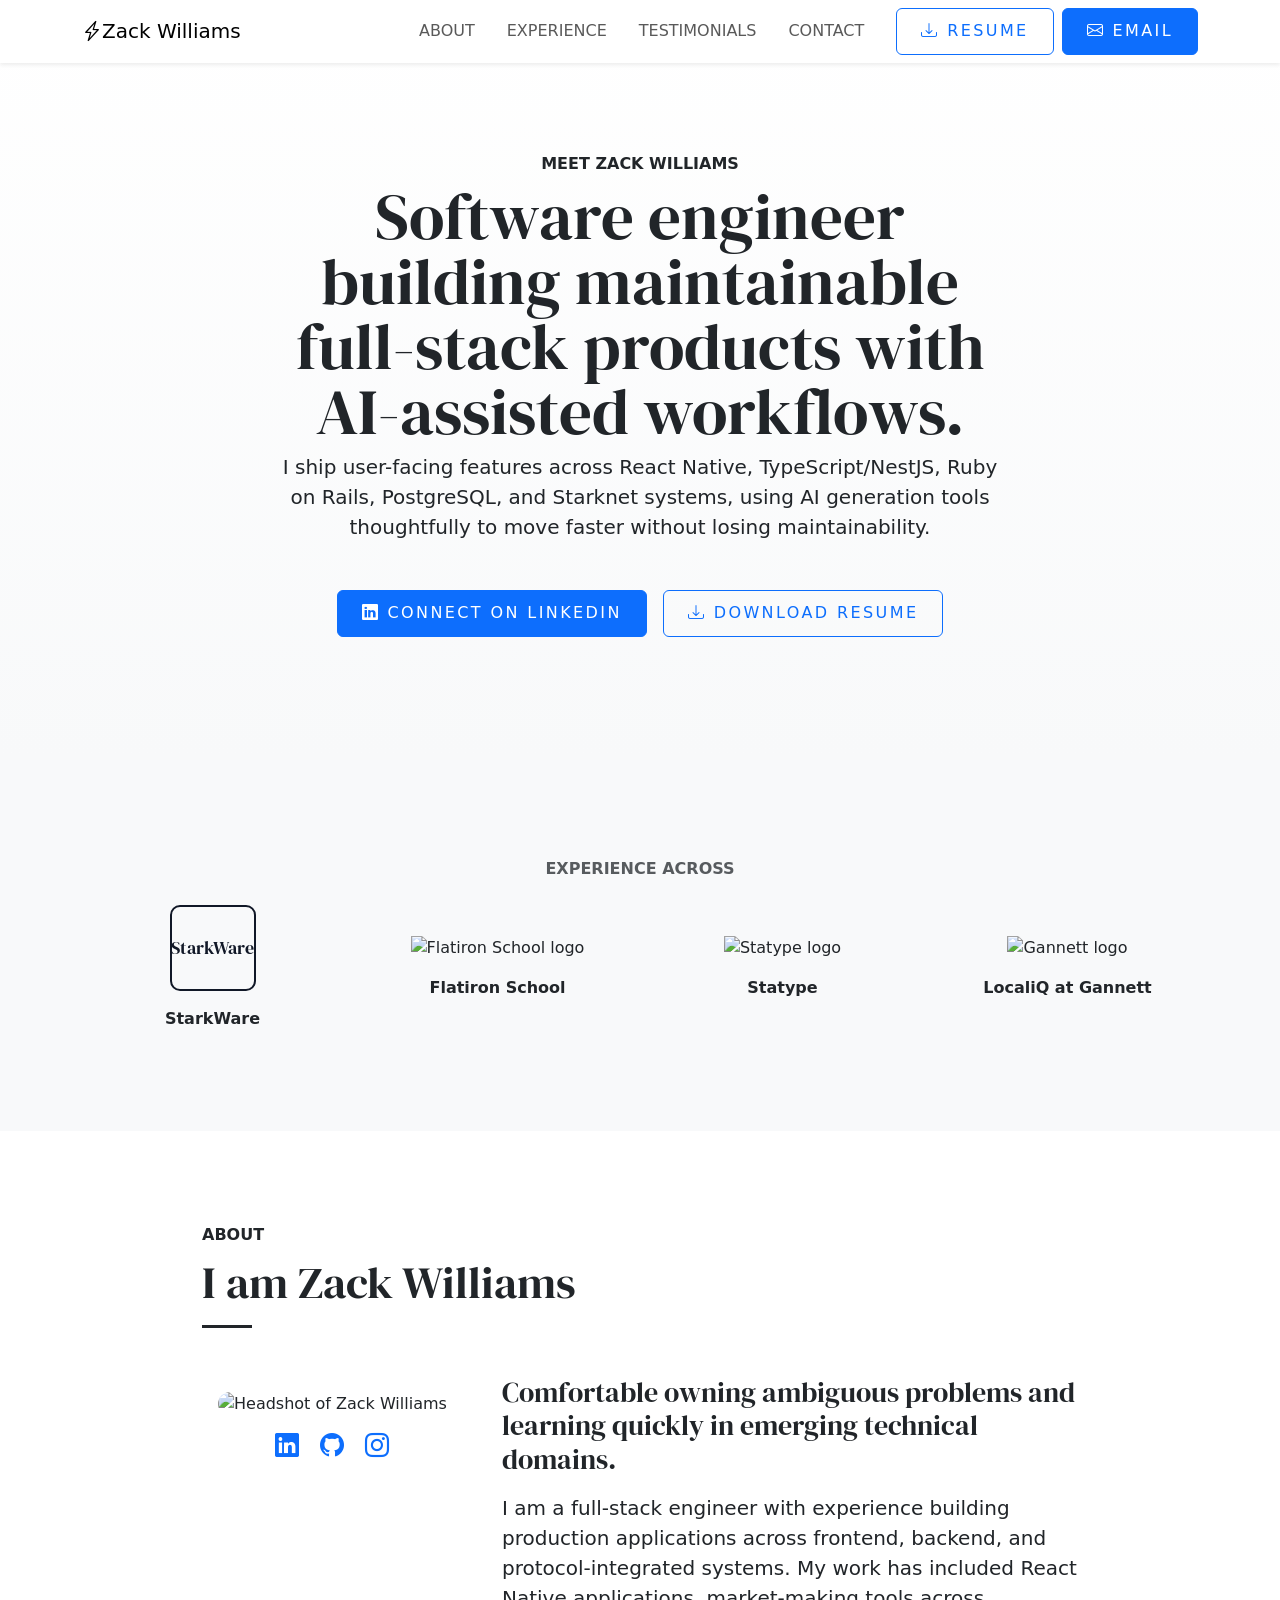
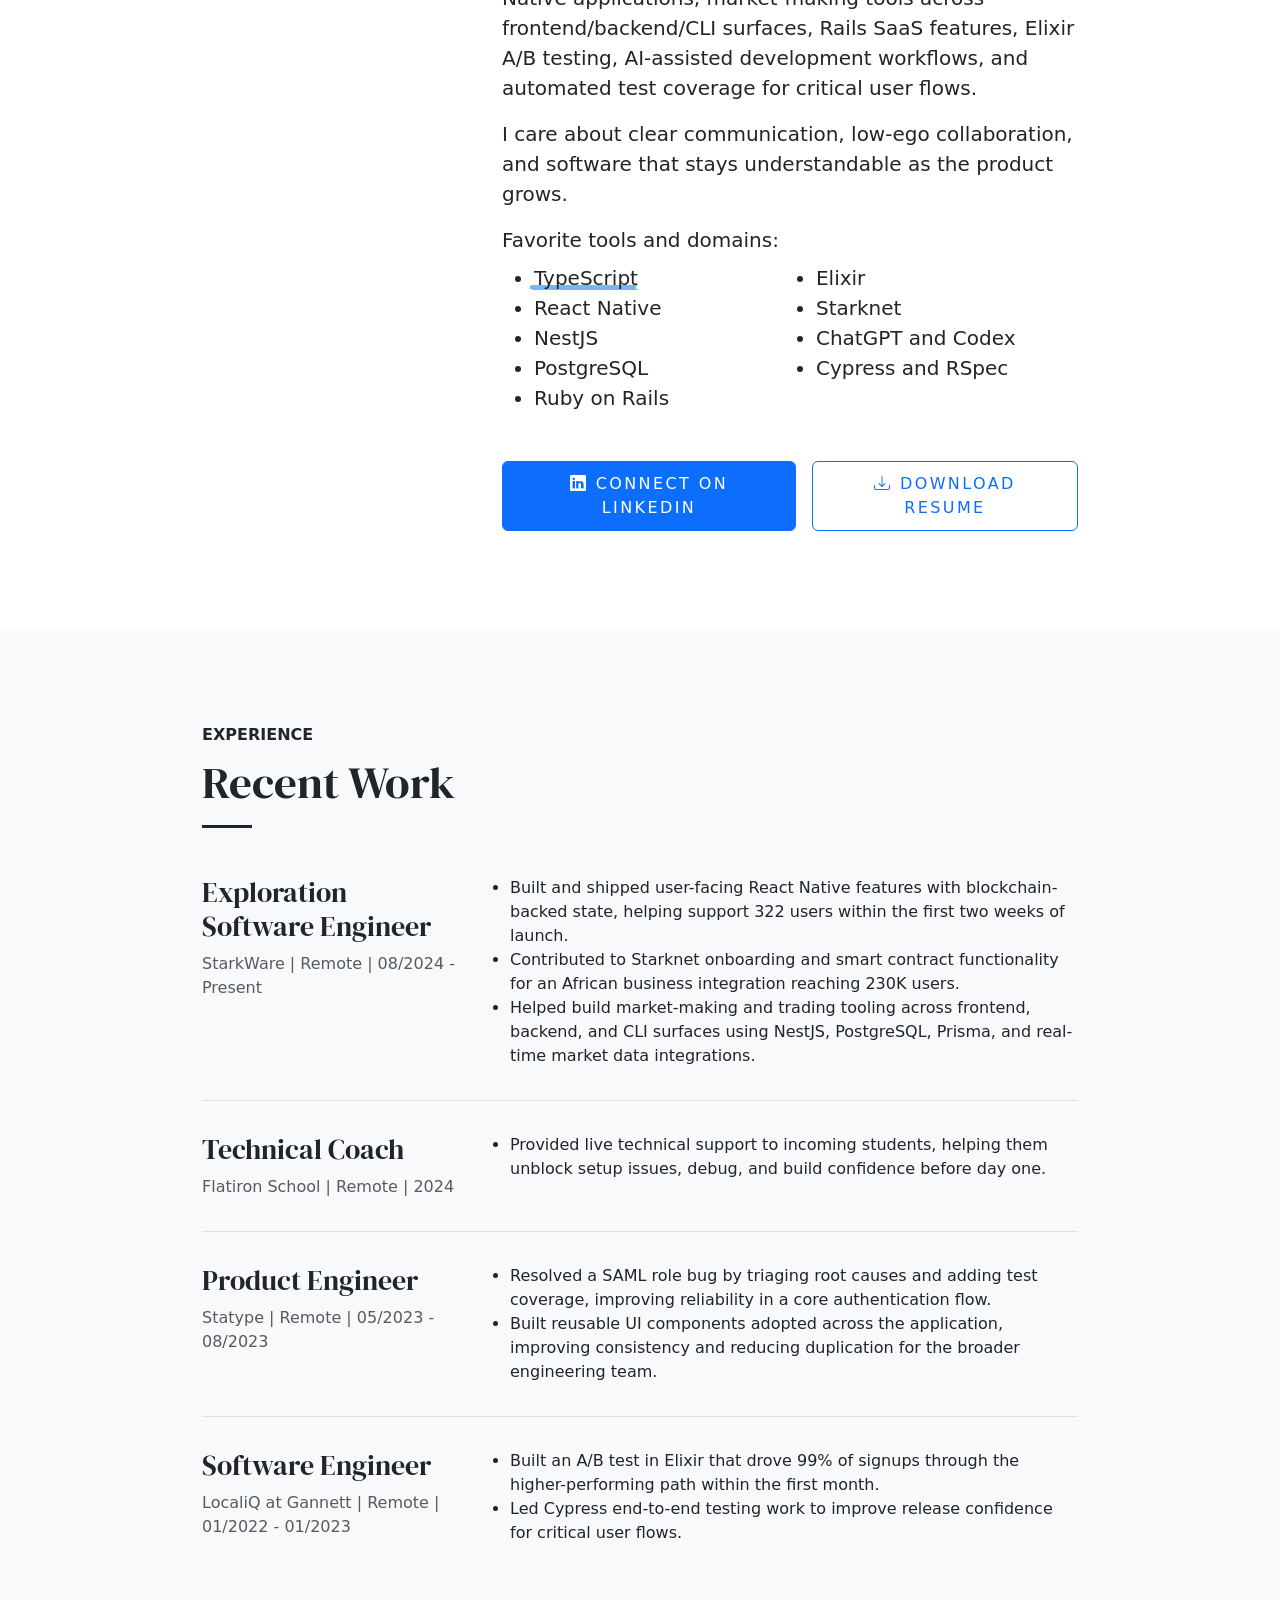
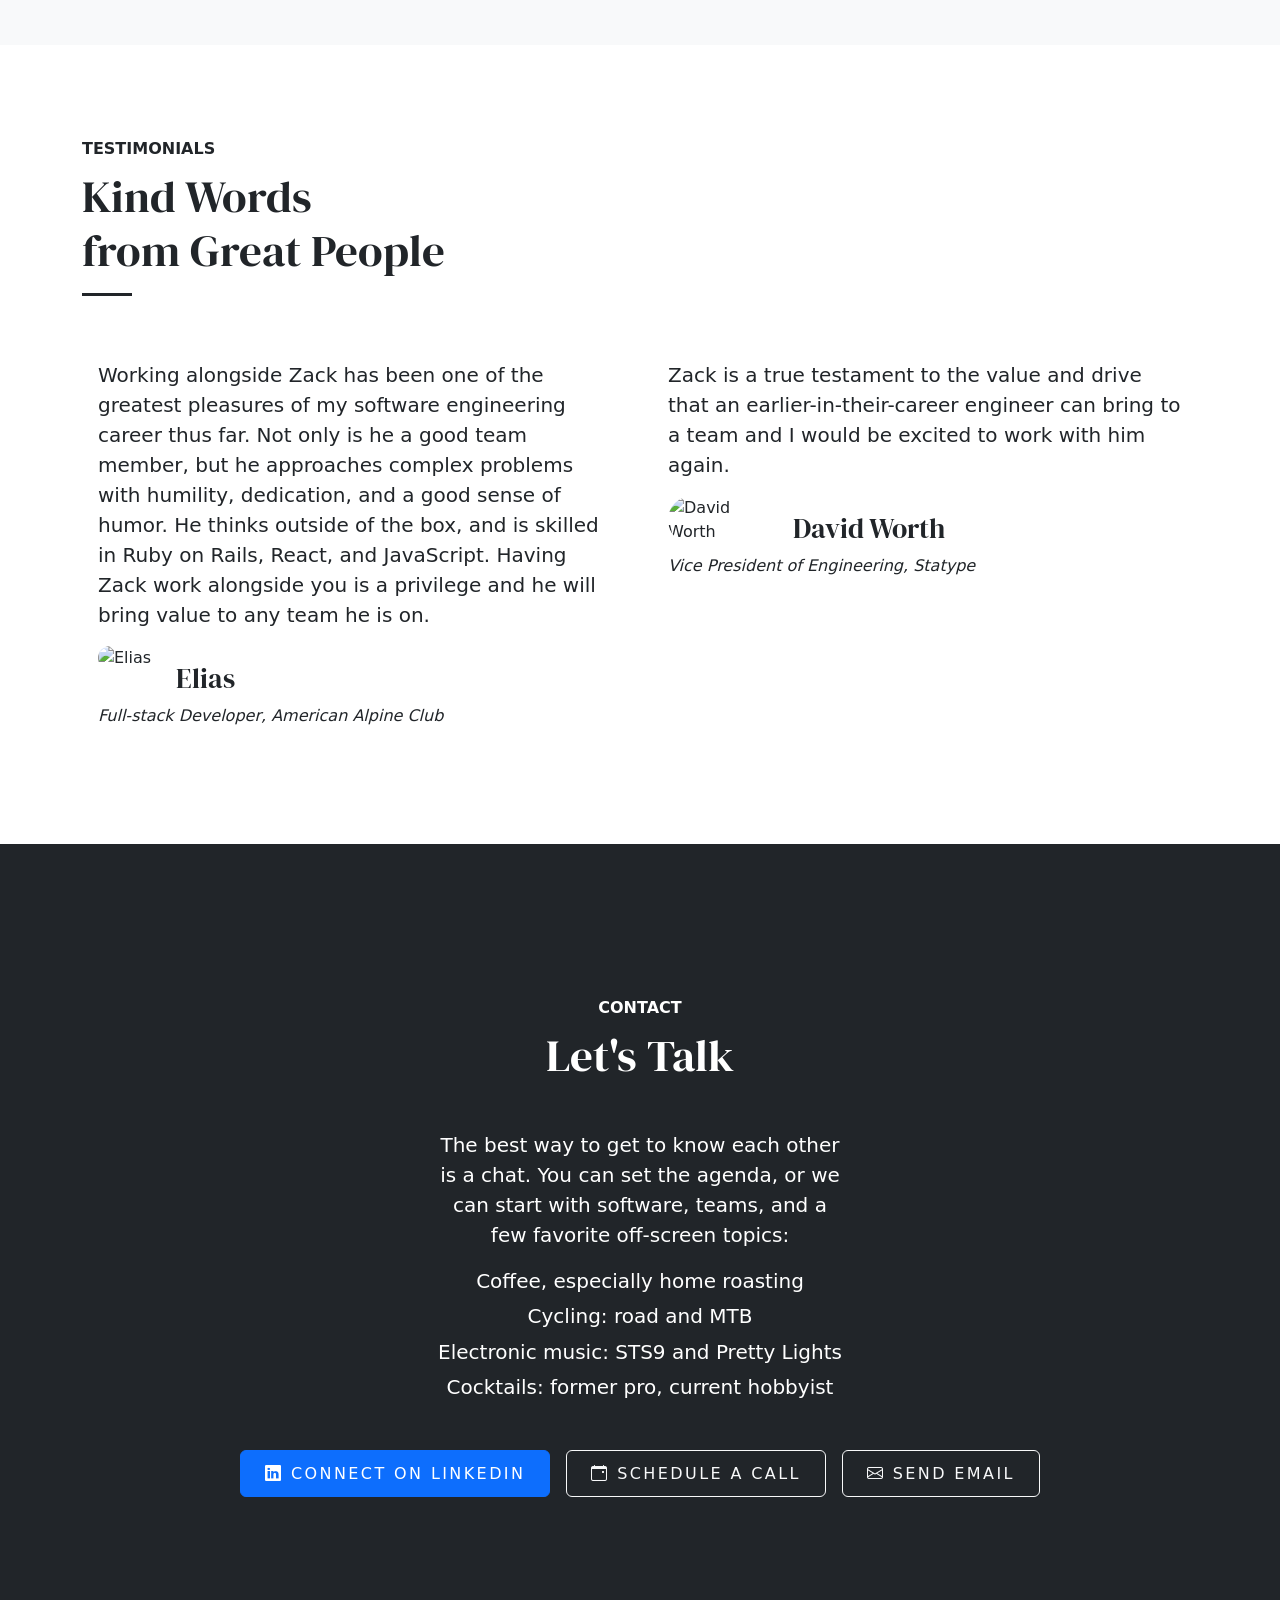
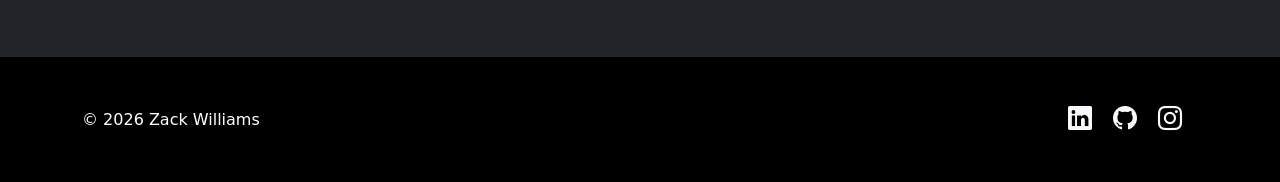
==== index.html @ 281d079f "Refresh portfolio for Asheville and AI-assisted workflows" ====
<!DOCTYPE html>
<html lang="en">
<head>
  <meta charset="utf-8">
  <meta name="viewport" content="width=device-width, initial-scale=1">
  <meta name="description" content="Zack Williams is a full-stack software engineer building React Native, TypeScript/NestJS, Ruby on Rails, PostgreSQL, Starknet, and AI-assisted development workflows.">
  <title>Zack Williams | Software Engineer</title>

  <link href="https://cdn.jsdelivr.net/npm/bootstrap@5.3.8/dist/css/bootstrap.min.css" rel="stylesheet" integrity="sha384-sRIl4kxILFvY47J16cr9ZwB07vP4J8+LH7qKQnuqkuIAvNWLzeN8tE5YBujZqJLB" crossorigin="anonymous">
  <link rel="stylesheet" href="https://cdn.jsdelivr.net/npm/bootstrap-icons@1.13.1/font/bootstrap-icons.min.css">
  <link href="style.css" rel="stylesheet">

  <script src="https://cdn.jsdelivr.net/npm/bootstrap@5.3.8/dist/js/bootstrap.bundle.min.js" integrity="sha384-FKyoEForCGlyvwx9Hj09JcYn3nv7wiPVlz7YYwJrWVcXK/BmnVDxM+D2scQbITxI" crossorigin="anonymous"></script>
</head>
<body>
  <nav class="navbar navbar-expand-lg bg-white navbar-light fixed-top shadow-sm">
    <div class="container">
      <a class="navbar-brand" href="#top"><i class="bi-lightning-charge"></i>Zack Williams</a>

      <button class="navbar-toggler" type="button" data-bs-toggle="collapse" data-bs-target="#navbarSupportedContent" aria-controls="navbarSupportedContent" aria-expanded="false" aria-label="Toggle navigation">
        <span class="navbar-toggler-icon"></span>
      </button>

      <div class="collapse navbar-collapse" id="navbarSupportedContent">
        <ul class="navbar-nav ms-auto mb-2 mb-lg-0 me-3">
          <li class="nav-item">
            <a class="nav-link" href="#about">About</a>
          </li>
          <li class="nav-item">
            <a class="nav-link" href="#experience">Experience</a>
          </li>
          <li class="nav-item">
            <a class="nav-link" href="#testimonials">Testimonials</a>
          </li>
          <li class="nav-item">
            <a class="nav-link" href="#contact">Contact</a>
          </li>
        </ul>

        <div class="d-flex gap-2 flex-column flex-lg-row">
          <a href="./ZackWilliamsResume2026.pdf" class="btn btn-outline-primary"><i class="bi-download"></i> Resume</a>
          <a href="mailto:zackwilldev@gmail.com" class="btn btn-primary"><i class="bi-envelope"></i> Email</a>
        </div>
      </div>
    </div>
  </nav>

  <main id="top">
    <header class="text-center p-section hero">
      <div class="container">
        <div class="row justify-content-center">
          <div class="col-lg-10 col-xl-8">
            <sup>Meet Zack Williams</sup>
            <h1>Software engineer building <span class="marker-highlight">maintainable</span> full-stack products with AI-assisted workflows.</h1>
            <p class="lead mb-5">I ship user-facing features across React Native, TypeScript/NestJS, Ruby on Rails, PostgreSQL, and Starknet systems, using AI generation tools thoughtfully to move faster without losing maintainability.</p>

            <div class="d-flex justify-content-center gap-3 flex-column flex-sm-row">
              <a target="_blank" rel="noopener" href="https://www.linkedin.com/in/zackwilldev/" class="btn btn-primary"><i class="bi-linkedin"></i> Connect on LinkedIn</a>
              <a href="./ZackWilliamsResume2026.pdf" class="btn btn-outline-primary"><i class="bi-download"></i> Download Resume</a>
            </div>
          </div>
        </div>
      </div>
    </header>

    <section id="company" class="p-section bg-light">
      <div class="container text-center">
        <label class="sup mb-4 text-muted">Experience Across</label>

        <div class="row justify-content-center align-items-center g-4 company-grid">
          <div class="col-6 col-md-3">
            <div class="company-mark company-mark-text">StarkWare</div>
            <p>StarkWare</p>
          </div>
          <div class="col-6 col-md-3">
            <img src="img/flatiron-logo.jpeg" alt="Flatiron School logo" class="company-logo">
            <p>Flatiron School</p>
          </div>
          <div class="col-6 col-md-3">
            <img src="img/statype-logo.jpeg" alt="Statype logo" class="company-logo">
            <p>Statype</p>
          </div>
          <div class="col-6 col-md-3">
            <img src="img/gannett_logo.jpeg" alt="Gannett logo" class="company-logo">
            <p>LocaliQ at Gannett</p>
          </div>
        </div>
      </div>
    </section>

    <section id="about" class="p-section">
      <div class="container container-lg">
        <sup>About</sup>
        <h2 class="mb-5 underline">I am Zack Williams</h2>

        <div class="row flex-row g-4">
          <div class="col-sm-4">
            <div class="p-3 sticky-sm-top profile-card">
              <img src="img/headshot.png" alt="Headshot of Zack Williams" class="circle mb-3">

              <ul class="list-inline mb-0 text-center">
                <li class="list-inline-item h4 mb-0 me-3">
                  <a href="https://www.linkedin.com/in/zackwilldev/" target="_blank" rel="noopener" aria-label="Zack Williams on LinkedIn">
                    <i class="bi-linkedin"></i>
                  </a>
                </li>
                <li class="list-inline-item h4 mb-0 me-3">
                  <a href="https://github.com/zackattax" target="_blank" rel="noopener" aria-label="Zack Williams on GitHub">
                    <i class="bi-github"></i>
                  </a>
                </li>
                <li class="list-inline-item h4 mb-0 me-3">
                  <a href="https://www.instagram.com/z_attax/" target="_blank" rel="noopener" aria-label="Zack Williams on Instagram">
                    <i class="bi-instagram"></i>
                  </a>
                </li>
              </ul>
            </div>
          </div>
          <div class="col-sm-8">
            <blockquote>Comfortable owning ambiguous problems and learning quickly in emerging technical domains.</blockquote>

            <p class="lead">I am a full-stack engineer with experience building production applications across frontend, backend, and protocol-integrated systems. My work has included React Native applications, market-making tools across frontend/backend/CLI surfaces, Rails SaaS features, Elixir A/B testing, AI-assisted development workflows, and automated test coverage for critical user flows.</p>
            <p class="lead">I care about clear communication, low-ego collaboration, and software that stays understandable as the product grows.</p>

            <p class="lead mb-2">Favorite tools and domains:</p>

            <ul class="lead tool-list">
              <li><span class="marker-highlight">TypeScript</span></li>
              <li>React Native</li>
              <li>NestJS</li>
              <li>PostgreSQL</li>
              <li>Ruby on Rails</li>
              <li>Elixir</li>
              <li>Starknet</li>
              <li>ChatGPT and Codex</li>
              <li>Cypress and RSpec</li>
            </ul>

            <div class="mt-5 d-flex gap-3 flex-column flex-sm-row">
              <a target="_blank" rel="noopener" href="https://www.linkedin.com/in/zackwilldev/" class="btn btn-primary"><i class="bi-linkedin"></i> Connect on LinkedIn</a>
              <a href="./ZackWilliamsResume2026.pdf" class="btn btn-outline-primary"><i class="bi-download"></i> Download Resume</a>
            </div>
          </div>
        </div>
      </div>
    </section>

    <section id="experience" class="p-section bg-light">
      <div class="container container-lg">
        <sup>Experience</sup>
        <h2 class="mb-5 underline">Recent Work</h2>

        <div class="experience-list">
          <article class="experience-item">
            <div>
              <h3>Exploration Software Engineer</h3>
              <p class="text-muted mb-0">StarkWare | Remote | 08/2024 - Present</p>
            </div>
            <ul>
              <li>Built and shipped user-facing React Native features with blockchain-backed state, helping support 322 users within the first two weeks of launch.</li>
              <li>Contributed to Starknet onboarding and smart contract functionality for an African business integration reaching 230K users.</li>
              <li>Helped build market-making and trading tooling across frontend, backend, and CLI surfaces using NestJS, PostgreSQL, Prisma, and real-time market data integrations.</li>
            </ul>
          </article>

          <article class="experience-item">
            <div>
              <h3>Technical Coach</h3>
              <p class="text-muted mb-0">Flatiron School | Remote | 2024</p>
            </div>
            <ul>
              <li>Provided live technical support to incoming students, helping them unblock setup issues, debug, and build confidence before day one.</li>
            </ul>
          </article>

          <article class="experience-item">
            <div>
              <h3>Product Engineer</h3>
              <p class="text-muted mb-0">Statype | Remote | 05/2023 - 08/2023</p>
            </div>
            <ul>
              <li>Resolved a SAML role bug by triaging root causes and adding test coverage, improving reliability in a core authentication flow.</li>
              <li>Built reusable UI components adopted across the application, improving consistency and reducing duplication for the broader engineering team.</li>
            </ul>
          </article>

          <article class="experience-item">
            <div>
              <h3>Software Engineer</h3>
              <p class="text-muted mb-0">LocaliQ at Gannett | Remote | 01/2022 - 01/2023</p>
            </div>
            <ul>
              <li>Built an A/B test in Elixir that drove 99% of signups through the higher-performing path within the first month.</li>
              <li>Led Cypress end-to-end testing work to improve release confidence for critical user flows.</li>
            </ul>
          </article>
        </div>
      </div>
    </section>

    <section id="testimonials" class="p-section">
      <div class="container">
        <sup>Testimonials</sup>
        <h2 class="mb-5 underline">Kind Words<br>from Great People</h2>

        <div class="row g-4">
          <div class="col-md-6">
            <div class="p-3 testimonial-card">
              <p class="lead">Working alongside Zack has been one of the greatest pleasures of my software engineering career thus far. Not only is he a good team member, but he approaches complex problems with humility, dedication, and a good sense of humor. He thinks outside of the box, and is skilled in Ruby on Rails, React, and JavaScript. Having Zack work alongside you is a privilege and he will bring value to any team he is on.</p>
              <div>
                <img src="img/testimonial-elias.jpeg" alt="Elias" class="circle testimonial-image">
                <h3 class="pt-3">Elias</h3>
                <em>Full-stack Developer, American Alpine Club</em>
              </div>
            </div>
          </div>

          <div class="col-md-6">
            <div class="p-3 testimonial-card">
              <p class="lead">Zack is a true testament to the value and drive that an earlier-in-their-career engineer can bring to a team and I would be excited to work with him again.</p>
              <div>
                <img src="img/dave-worth.jpeg" alt="David Worth" class="circle testimonial-image">
                <h3 class="pt-3">David Worth</h3>
                <em>Vice President of Engineering, Statype</em>
              </div>
            </div>
          </div>
        </div>
      </div>
    </section>

    <section id="contact" class="p-section-lg bg-dark text-white">
      <div class="container container-lg text-center">
        <sup>Contact</sup>
        <h2 class="mb-5">Let's Talk</h2>

        <p class="w-sm ms-auto me-auto lead">The best way to get to know each other is a chat. You can set the agenda, or we can start with software, teams, and a few favorite off-screen topics:</p>

        <ul class="list-unstyled lead contact-list">
          <li>Coffee, especially home roasting</li>
          <li>Cycling: road and MTB</li>
          <li>Electronic music: STS9 and Pretty Lights</li>
          <li>Cocktails: former pro, current hobbyist</li>
        </ul>

        <div class="mt-5 d-flex justify-content-center gap-3 flex-column flex-sm-row">
          <a target="_blank" rel="noopener" href="https://www.linkedin.com/in/zackwilldev/" class="btn btn-primary"><i class="bi-linkedin"></i> Connect on LinkedIn</a>
          <a target="_blank" rel="noopener" href="https://calendly.com/zackwilldev/15-min" class="btn btn-outline-light"><i class="bi-calendar-event"></i> Schedule a Call</a>
          <a href="mailto:zackwilldev@gmail.com" class="btn btn-outline-light"><i class="bi-envelope"></i> Send Email</a>
        </div>
      </div>
    </section>
  </main>

  <footer class="bg-black p-5 text-white">
    <div class="container">
      <div class="row align-items-center g-3">
        <div class="col-sm-6">
          <p class="mb-0">&copy; 2026 Zack Williams</p>
        </div>
        <div class="col-sm-6">
          <ul class="list-inline float-sm-end mb-0">
            <li class="list-inline-item h4 mb-0 me-3">
              <a href="https://www.linkedin.com/in/zackwilldev/" target="_blank" rel="noopener" class="text-light" aria-label="Zack Williams on LinkedIn">
                <i class="bi-linkedin"></i>
              </a>
            </li>
            <li class="list-inline-item h4 mb-0 me-3">
              <a href="https://github.com/zackattax" target="_blank" rel="noopener" class="text-light" aria-label="Zack Williams on GitHub">
                <i class="bi-github"></i>
              </a>
            </li>
            <li class="list-inline-item h4 mb-0 me-3">
              <a href="https://www.instagram.com/z_attax/" target="_blank" rel="noopener" class="text-light" aria-label="Zack Williams on Instagram">
                <i class="bi-instagram"></i>
              </a>
            </li>
          </ul>
        </div>
      </div>
    </div>
  </footer>

  <svg xmlns="http://www.w3.org/2000/svg" version="1.1" class="svg-filters" style="display:none;">
    <defs>
      <filter id="marker-shape">
        <feTurbulence type="fractalNoise" baseFrequency="0 0.15" numOctaves="1" result="warp" />
        <feDisplacementMap xChannelSelector="R" yChannelSelector="G" scale="30" in="SourceGraphic" in2="warp" />
      </filter>
    </defs>
  </svg>
</body>
</html>
---- style.css ----
@import url('https://fonts.googleapis.com/css2?family=DM+Serif+Display:ital@0;1&display=swap');

h1, .h1,
h2, .h2,
h3, .h3,
h4, .h4,
blockquote {
  font-family: 'DM Serif Display', serif;
}

h1, .h1 {
  font-size: 65px;
  line-height: 1;
}

h2, .h2 {
  font-size: 45px;
}

img {
  max-width: 100%;
}

blockquote {
  font-size: 28px;
  line-height: 1.2;
}

sup, .sup {
  text-transform: uppercase;
  font-weight: 600;
  font-size: 16px;
}

.underline::after {
  content: ' ';
  border-bottom: 3px solid;
  position: relative;
  display: block;
  width: 50px;
  padding-top: 1rem;
}

.toast {
  bottom: 1rem;
  right: 1rem;
}

.underline.text-center::after {
  margin-left: auto;
  margin-right: auto;
}

.section-inverse {
  margin-top: 180px;
  padding: 1px 0px;
}

.section-inverse > div {
  margin-top: -180px;
}

.card-footer {
  background-color: white;
  padding: 1rem 1rem;
}

.background-image {
  background-position: center center;
  background-size: cover;
}

.navbar-light .navbar-nav .nav-link {
  text-transform: uppercase;
  padding-right: 1rem;
  padding-left: 1rem;
}

.circle {
  border-radius: 500px;
}

header.p-section {
  padding: 160px 0px 120px;
}

.hero {
  background: linear-gradient(180deg, #ffffff 0%, #f8f9fa 100%);
}

.p-section {
  padding: 100px 0px;
}

.p-section-lg {
  padding: 160px 0px;
}

.container-lg {
  max-width: 900px;
}

.w-md {
  max-width: 600px;
}

.w-sm {
  max-width: 400px;
}

.btn {
  letter-spacing: .15em;
  text-transform: uppercase;
  padding: .65rem 1.5rem;
}

.btn-group-lg>.btn, .btn-lg {
  padding: .75rem 2rem;
}

.btn-group-sm>.btn, .btn-sm {
  padding: .30rem .75rem;
}

.testimonial-item {
  max-width: 800px;
  padding: 40px;
}

.testimonial-item:nth-child(even) {
  margin-left: auto;
}

.testimonial-image {
  max-width: 100px;
  float: left;
  margin-right: 25px;
}

.company-grid p {
  font-weight: 600;
  margin: 1rem 0 0;
}

.company-logo,
.company-mark {
  height: 86px;
  width: 86px;
  object-fit: contain;
}

.company-mark {
  align-items: center;
  border: 2px solid #111827;
  border-radius: 10px;
  display: inline-flex;
  justify-content: center;
}

.company-mark-text {
  color: #111827;
  font-family: 'DM Serif Display', serif;
  font-size: 18px;
}

.profile-card {
  top: 85px;
}

.tool-list {
  columns: 2;
}

.experience-list {
  display: grid;
  gap: 2rem;
}

.experience-item {
  border-bottom: 1px solid #dee2e6;
  display: grid;
  gap: 1rem;
  grid-template-columns: minmax(180px, 260px) 1fr;
  padding-bottom: 2rem;
}

.experience-item:last-child {
  border-bottom: 0;
  padding-bottom: 0;
}

.experience-item ul {
  margin-bottom: 0;
}

.testimonial-card {
  height: 100%;
}

.contact-list li + li {
  margin-top: .35rem;
}

.marker-highlight {
  position: relative;
  display: inline-block;
}

.marker-highlight:before {
  content: "";
  background-color: #0b6efd87;
  width: 102%;
  height: 0.2em;
  position: absolute;
  z-index: -2;
  filter: url(#marker-shape);
  left: -0.05em;
  padding: 0 0.25em;
  bottom: 0.2em;
}

@media (max-width: 767px) {
  h1, .h1 {
    font-size: 42px;
  }

  h2, .h2 {
    font-size: 34px;
  }

  header.p-section {
    padding: 130px 0px 80px;
  }

  .p-section,
  .p-section-lg {
    padding: 70px 0px;
  }

  .tool-list {
    columns: 1;
  }

  .experience-item {
    grid-template-columns: 1fr;
  }

  .testimonial-image {
    float: none;
    margin-bottom: 1rem;
  }
}
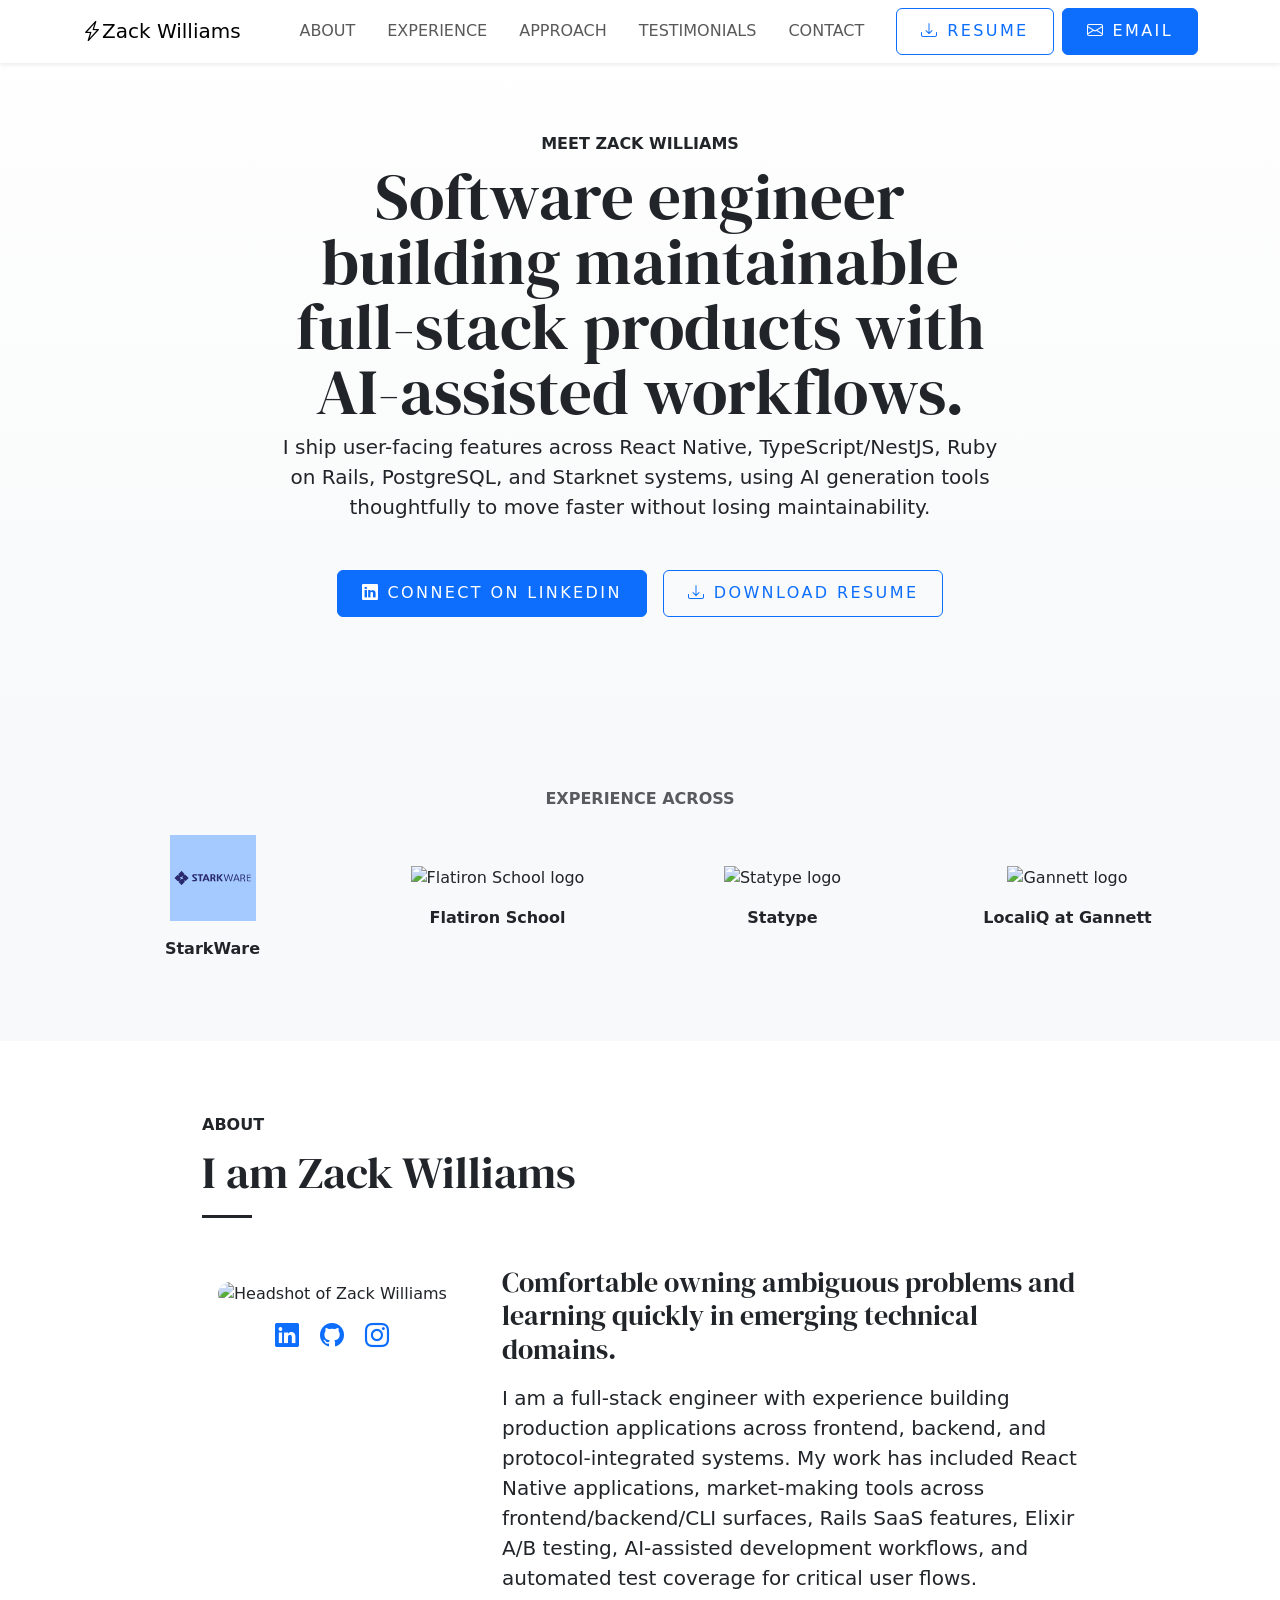
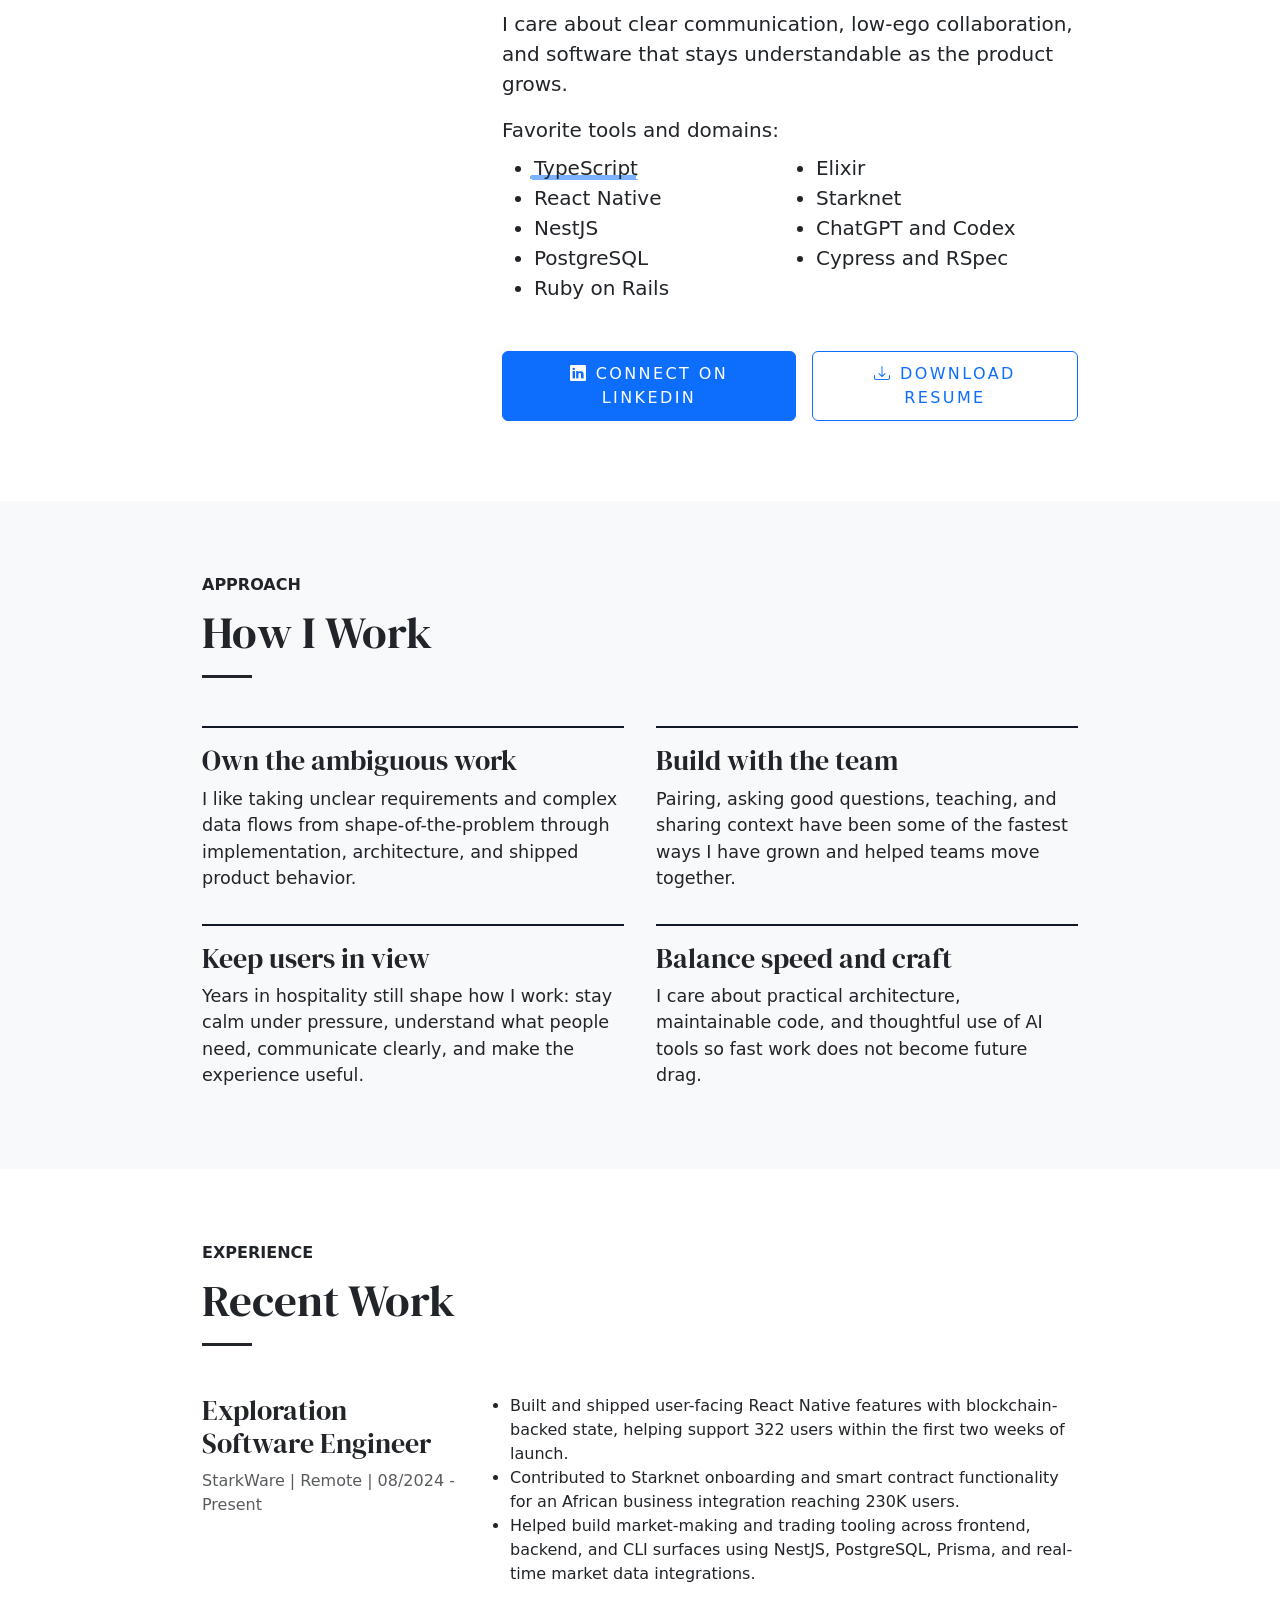
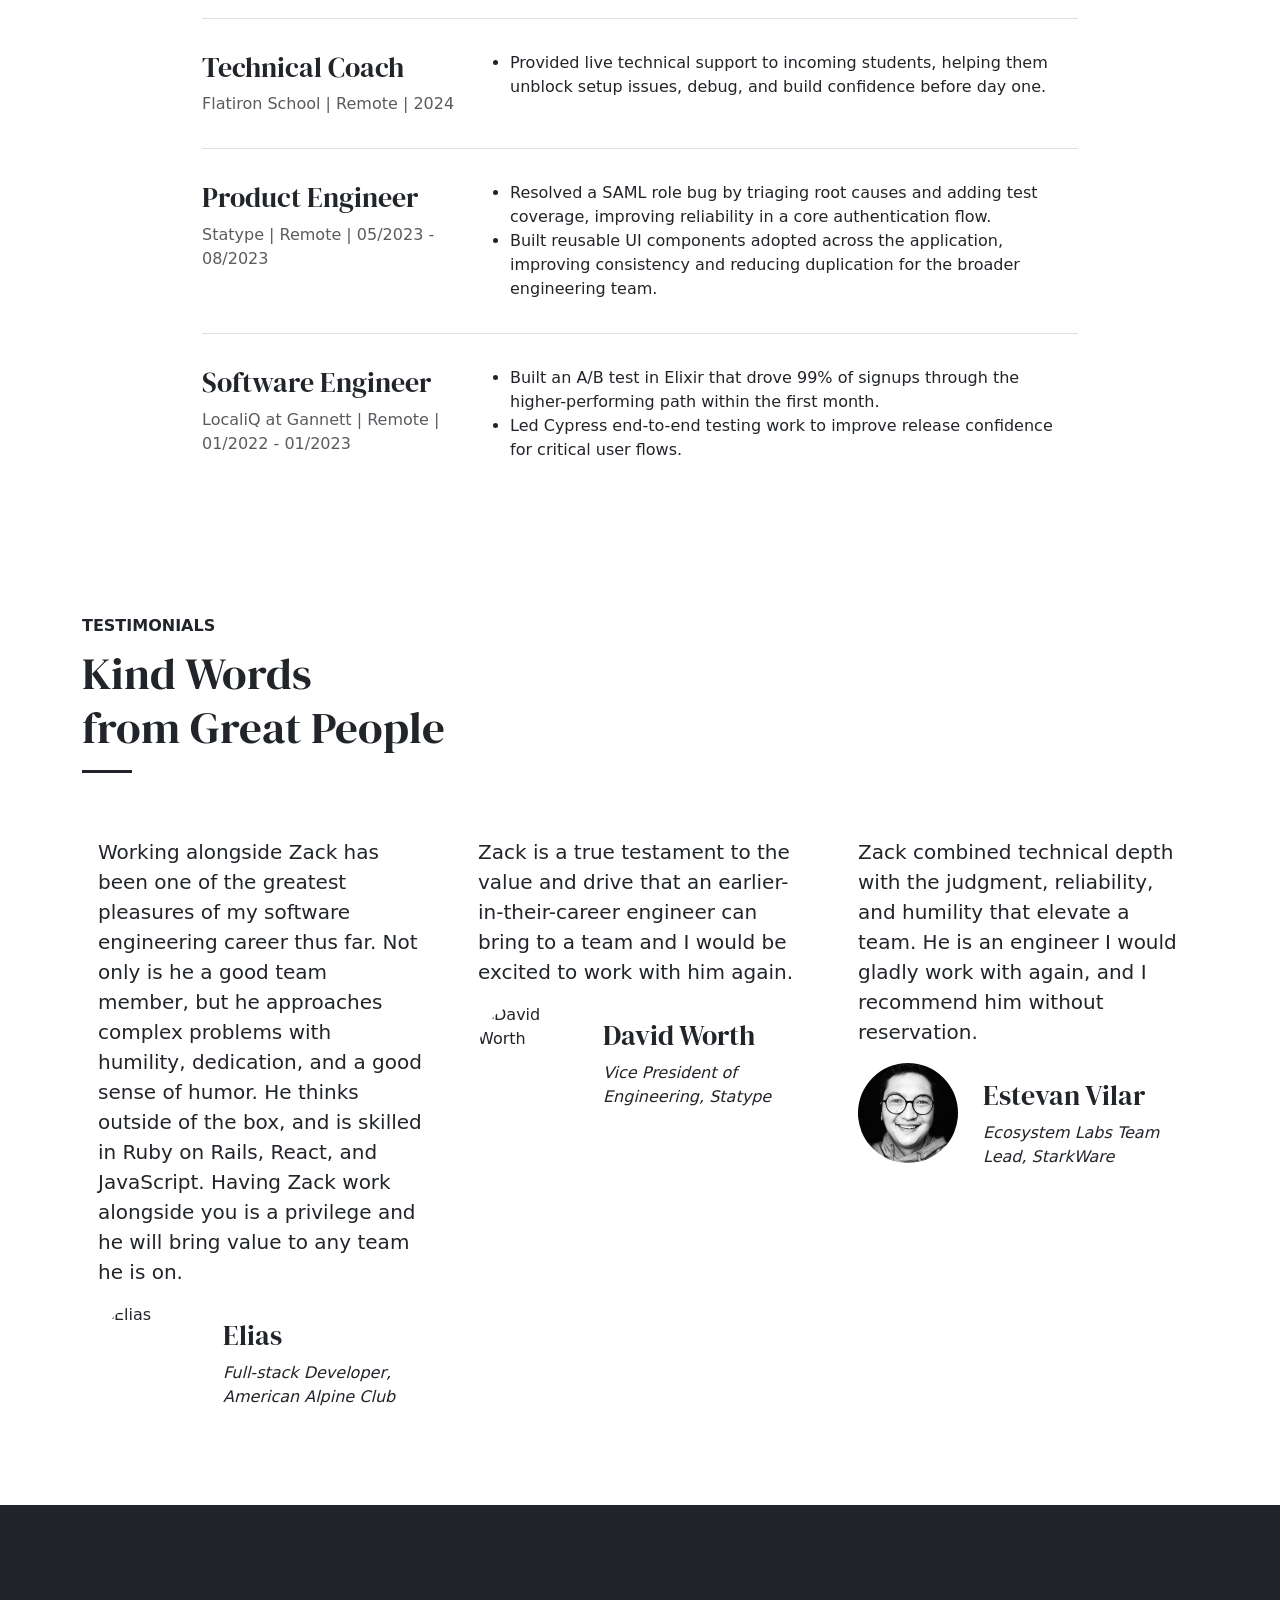
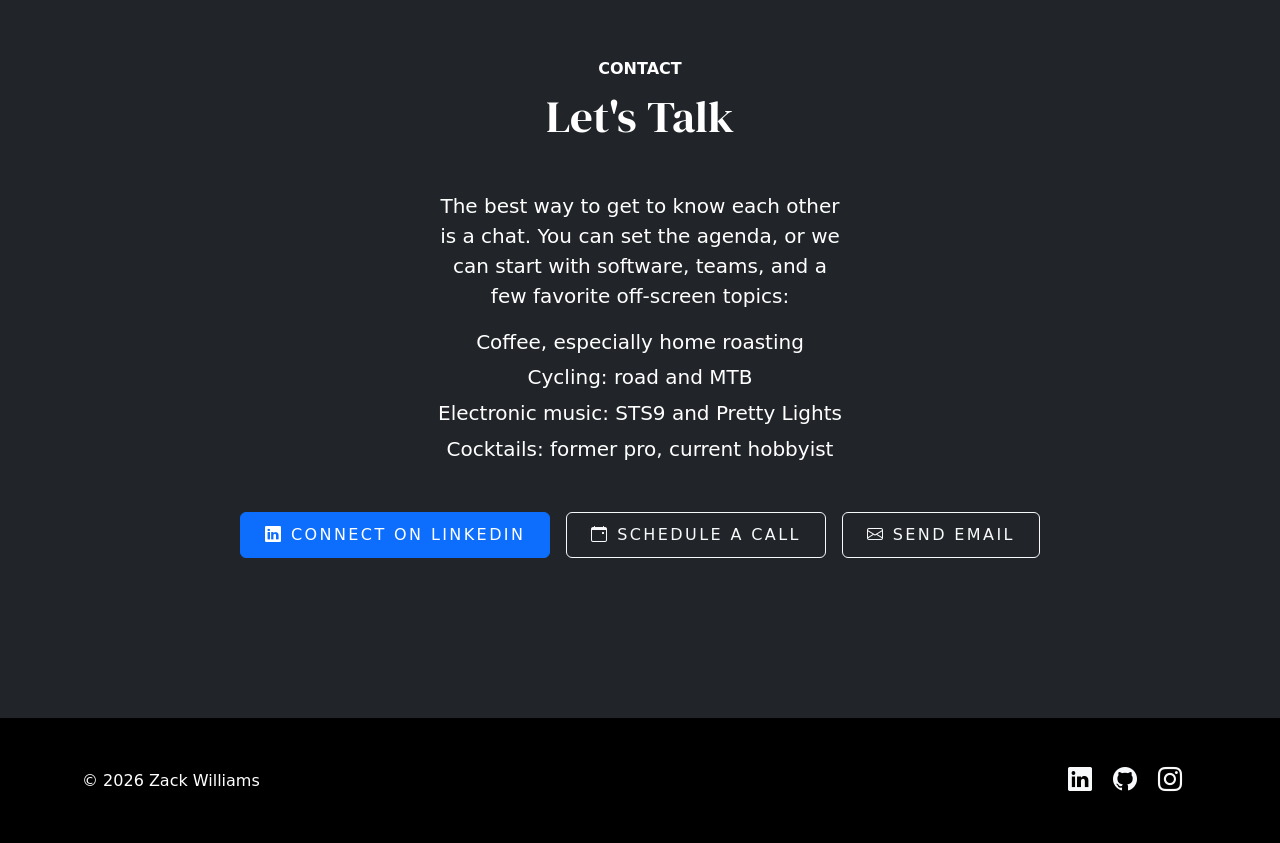
==== commit 5d973a3e: "Add approach section and official StarkWare logo" ====
--- a/index.html
+++ b/index.html
@@ -28,6 +28,9 @@
           </li>
           <li class="nav-item">
             <a class="nav-link" href="#experience">Experience</a>
+          </li>
+          <li class="nav-item">
+            <a class="nav-link" href="#approach">Approach</a>
           </li>
           <li class="nav-item">
             <a class="nav-link" href="#testimonials">Testimonials</a>
@@ -69,7 +72,7 @@
 
         <div class="row justify-content-center align-items-center g-4 company-grid">
           <div class="col-6 col-md-3">
-            <div class="company-mark company-mark-text">StarkWare</div>
+            <img src="img/starkware-logo.svg" alt="StarkWare logo" class="company-logo">
             <p>StarkWare</p>
           </div>
           <div class="col-6 col-md-3">
@@ -146,7 +149,33 @@
       </div>
     </section>
 
-    <section id="experience" class="p-section bg-light">
+    <section id="approach" class="p-section bg-light">
+      <div class="container container-lg">
+        <sup>Approach</sup>
+        <h2 class="mb-5 underline">How I Work</h2>
+
+        <div class="approach-grid">
+          <div class="approach-item">
+            <h3>Own the ambiguous work</h3>
+            <p>I like taking unclear requirements and complex data flows from shape-of-the-problem through implementation, architecture, and shipped product behavior.</p>
+          </div>
+          <div class="approach-item">
+            <h3>Build with the team</h3>
+            <p>Pairing, asking good questions, teaching, and sharing context have been some of the fastest ways I have grown and helped teams move together.</p>
+          </div>
+          <div class="approach-item">
+            <h3>Keep users in view</h3>
+            <p>Years in hospitality still shape how I work: stay calm under pressure, understand what people need, communicate clearly, and make the experience useful.</p>
+          </div>
+          <div class="approach-item">
+            <h3>Balance speed and craft</h3>
+            <p>I care about practical architecture, maintainable code, and thoughtful use of AI tools so fast work does not become future drag.</p>
+          </div>
+        </div>
+      </div>
+    </section>
+
+    <section id="experience" class="p-section">
       <div class="container container-lg">
         <sup>Experience</sup>
         <h2 class="mb-5 underline">Recent Work</h2>
@@ -205,7 +234,7 @@
         <h2 class="mb-5 underline">Kind Words<br>from Great People</h2>
 
         <div class="row g-4">
-          <div class="col-md-6">
+          <div class="col-md-6 col-lg-4">
             <div class="p-3 testimonial-card">
               <p class="lead">Working alongside Zack has been one of the greatest pleasures of my software engineering career thus far. Not only is he a good team member, but he approaches complex problems with humility, dedication, and a good sense of humor. He thinks outside of the box, and is skilled in Ruby on Rails, React, and JavaScript. Having Zack work alongside you is a privilege and he will bring value to any team he is on.</p>
               <div>
@@ -216,13 +245,24 @@
             </div>
           </div>
 
-          <div class="col-md-6">
+          <div class="col-md-6 col-lg-4">
             <div class="p-3 testimonial-card">
               <p class="lead">Zack is a true testament to the value and drive that an earlier-in-their-career engineer can bring to a team and I would be excited to work with him again.</p>
               <div>
                 <img src="img/dave-worth.jpeg" alt="David Worth" class="circle testimonial-image">
                 <h3 class="pt-3">David Worth</h3>
                 <em>Vice President of Engineering, Statype</em>
+              </div>
+            </div>
+          </div>
+
+          <div class="col-md-6 col-lg-4">
+            <div class="p-3 testimonial-card">
+              <p class="lead">Zack combined technical depth with the judgment, reliability, and humility that elevate a team. He is an engineer I would gladly work with again, and I recommend him without reservation.</p>
+              <div>
+                <img src="img/estevan-vilar.jpeg" alt="Estevan Vilar" class="circle testimonial-image">
+                <h3 class="pt-3">Estevan Vilar</h3>
+                <em>Ecosystem Labs Team Lead, StarkWare</em>
               </div>
             </div>
           </div>
--- a/style.css
+++ b/style.css
@@ -1,4 +1,9 @@
 @import url('https://fonts.googleapis.com/css2?family=DM+Serif+Display:ital@0;1&display=swap');
+
+html,
+body {
+  overflow-x: hidden;
+}
 
 h1, .h1,
 h2, .h2,
@@ -11,6 +16,7 @@
 h1, .h1 {
   font-size: 65px;
   line-height: 1;
+  overflow-wrap: normal;
 }
 
 h2, .h2 {
@@ -81,7 +87,7 @@
 }
 
 header.p-section {
-  padding: 160px 0px 120px;
+  padding: 140px 0px 90px;
 }
 
 .hero {
@@ -89,7 +95,7 @@
 }
 
 .p-section {
-  padding: 100px 0px;
+  padding: 80px 0px;
 }
 
 .p-section-lg {
@@ -132,9 +138,12 @@
 }
 
 .testimonial-image {
+  height: 100px;
   max-width: 100px;
+  object-fit: cover;
   float: left;
   margin-right: 25px;
+  width: 100px;
 }
 
 .company-grid p {
@@ -142,33 +151,34 @@
   margin: 1rem 0 0;
 }
 
-.company-logo,
-.company-mark {
+.company-logo {
   height: 86px;
   width: 86px;
   object-fit: contain;
 }
 
-.company-mark {
-  align-items: center;
-  border: 2px solid #111827;
-  border-radius: 10px;
-  display: inline-flex;
-  justify-content: center;
-}
-
-.company-mark-text {
-  color: #111827;
-  font-family: 'DM Serif Display', serif;
-  font-size: 18px;
-}
-
 .profile-card {
   top: 85px;
 }
 
 .tool-list {
   columns: 2;
+}
+
+.approach-grid {
+  display: grid;
+  gap: 2rem;
+  grid-template-columns: repeat(2, minmax(0, 1fr));
+}
+
+.approach-item {
+  border-top: 2px solid #111827;
+  padding-top: 1rem;
+}
+
+.approach-item p {
+  font-size: 1.1rem;
+  margin-bottom: 0;
 }
 
 .experience-list {
@@ -221,7 +231,12 @@
 
 @media (max-width: 767px) {
   h1, .h1 {
-    font-size: 42px;
+    font-size: 31px;
+    line-height: 1.12;
+    max-width: 340px;
+    margin-left: 0;
+    margin-right: 0;
+    overflow-wrap: break-word;
   }
 
   h2, .h2 {
@@ -229,16 +244,50 @@
   }
 
   header.p-section {
-    padding: 130px 0px 80px;
+    padding: 110px 0px 65px;
   }
 
   .p-section,
   .p-section-lg {
-    padding: 70px 0px;
+    padding: 60px 0px;
+  }
+
+  .hero .lead {
+    font-size: 1.05rem;
+    max-width: 340px;
+    margin-left: 0;
+    margin-right: 0;
+  }
+
+  .hero {
+    text-align: left !important;
+  }
+
+  .hero .btn {
+    white-space: normal;
+    width: 100%;
+  }
+
+  .company-grid {
+    --bs-gutter-x: .75rem;
+    --bs-gutter-y: 2rem;
+  }
+
+  .company-grid > * {
+    min-width: 0;
+  }
+
+  .company-logo {
+    height: 76px;
+    width: 76px;
   }
 
   .tool-list {
     columns: 1;
+  }
+
+  .approach-grid {
+    grid-template-columns: 1fr;
   }
 
   .experience-item {
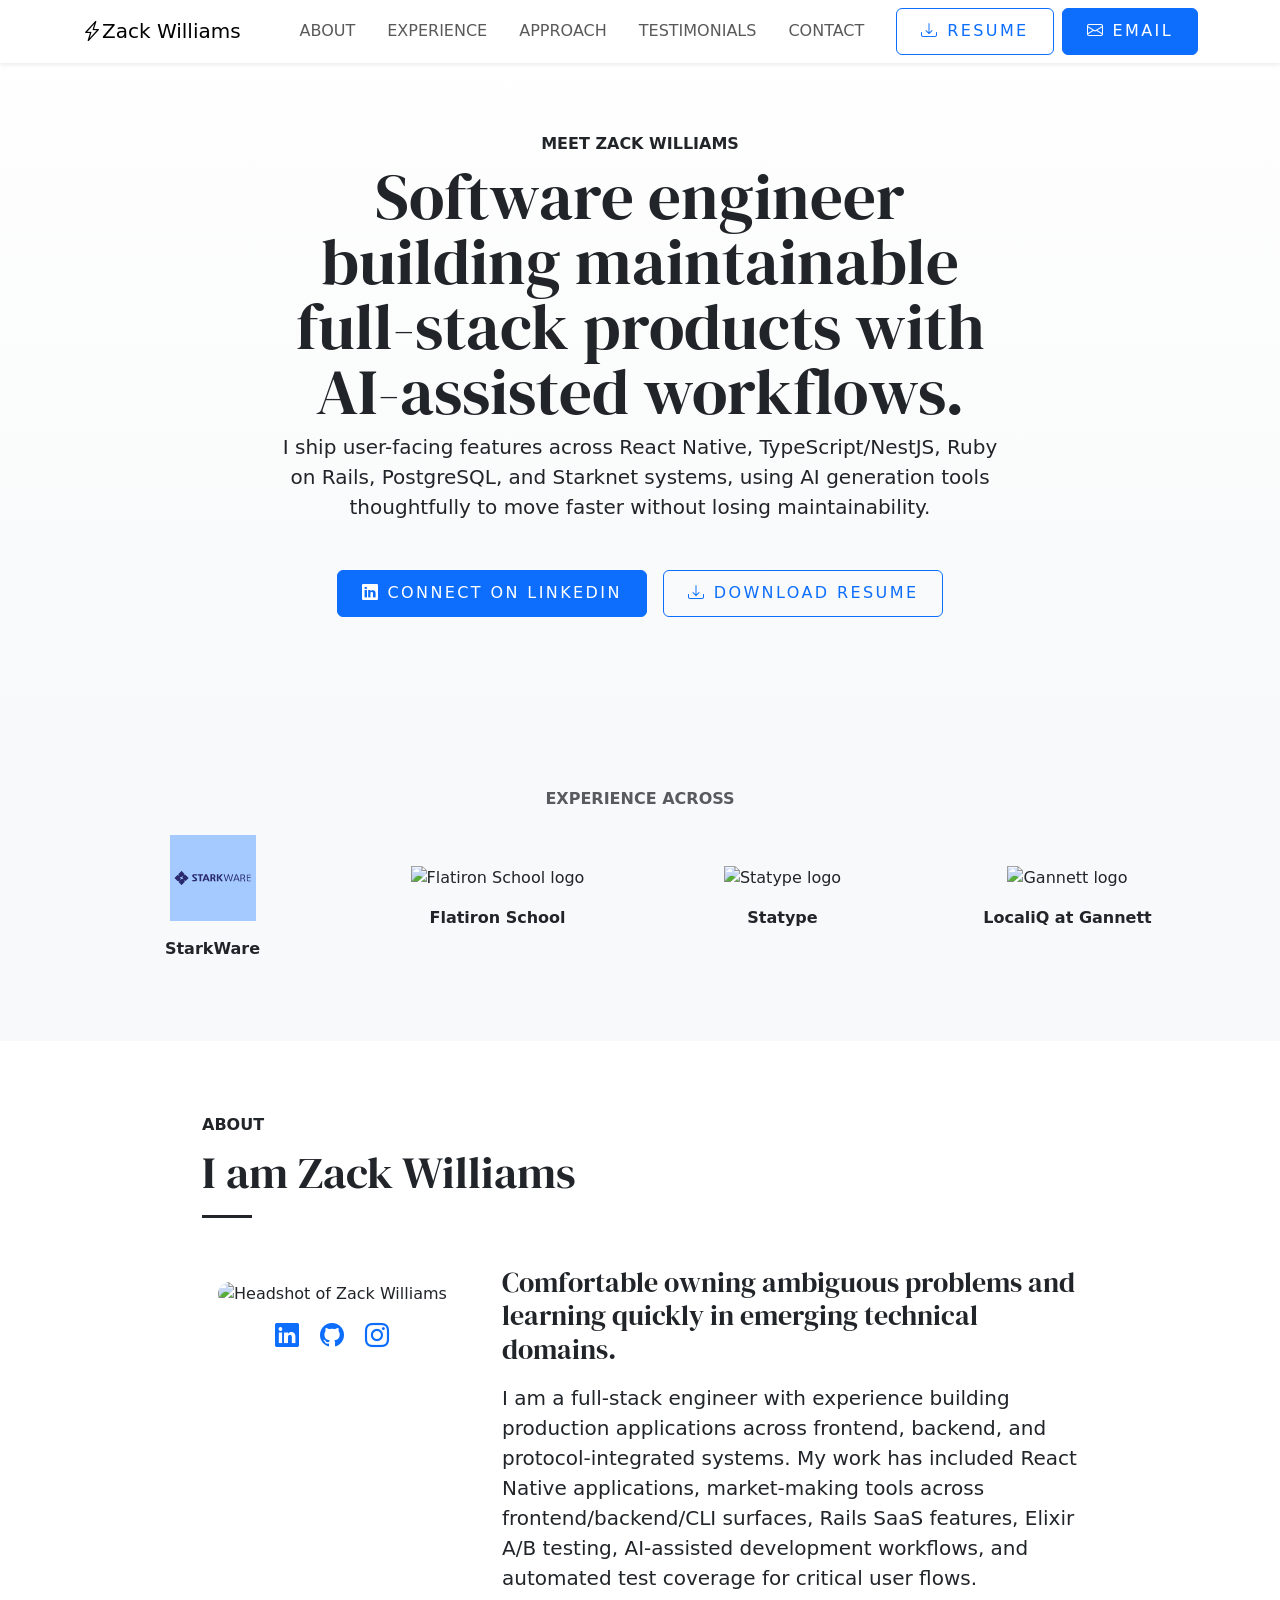
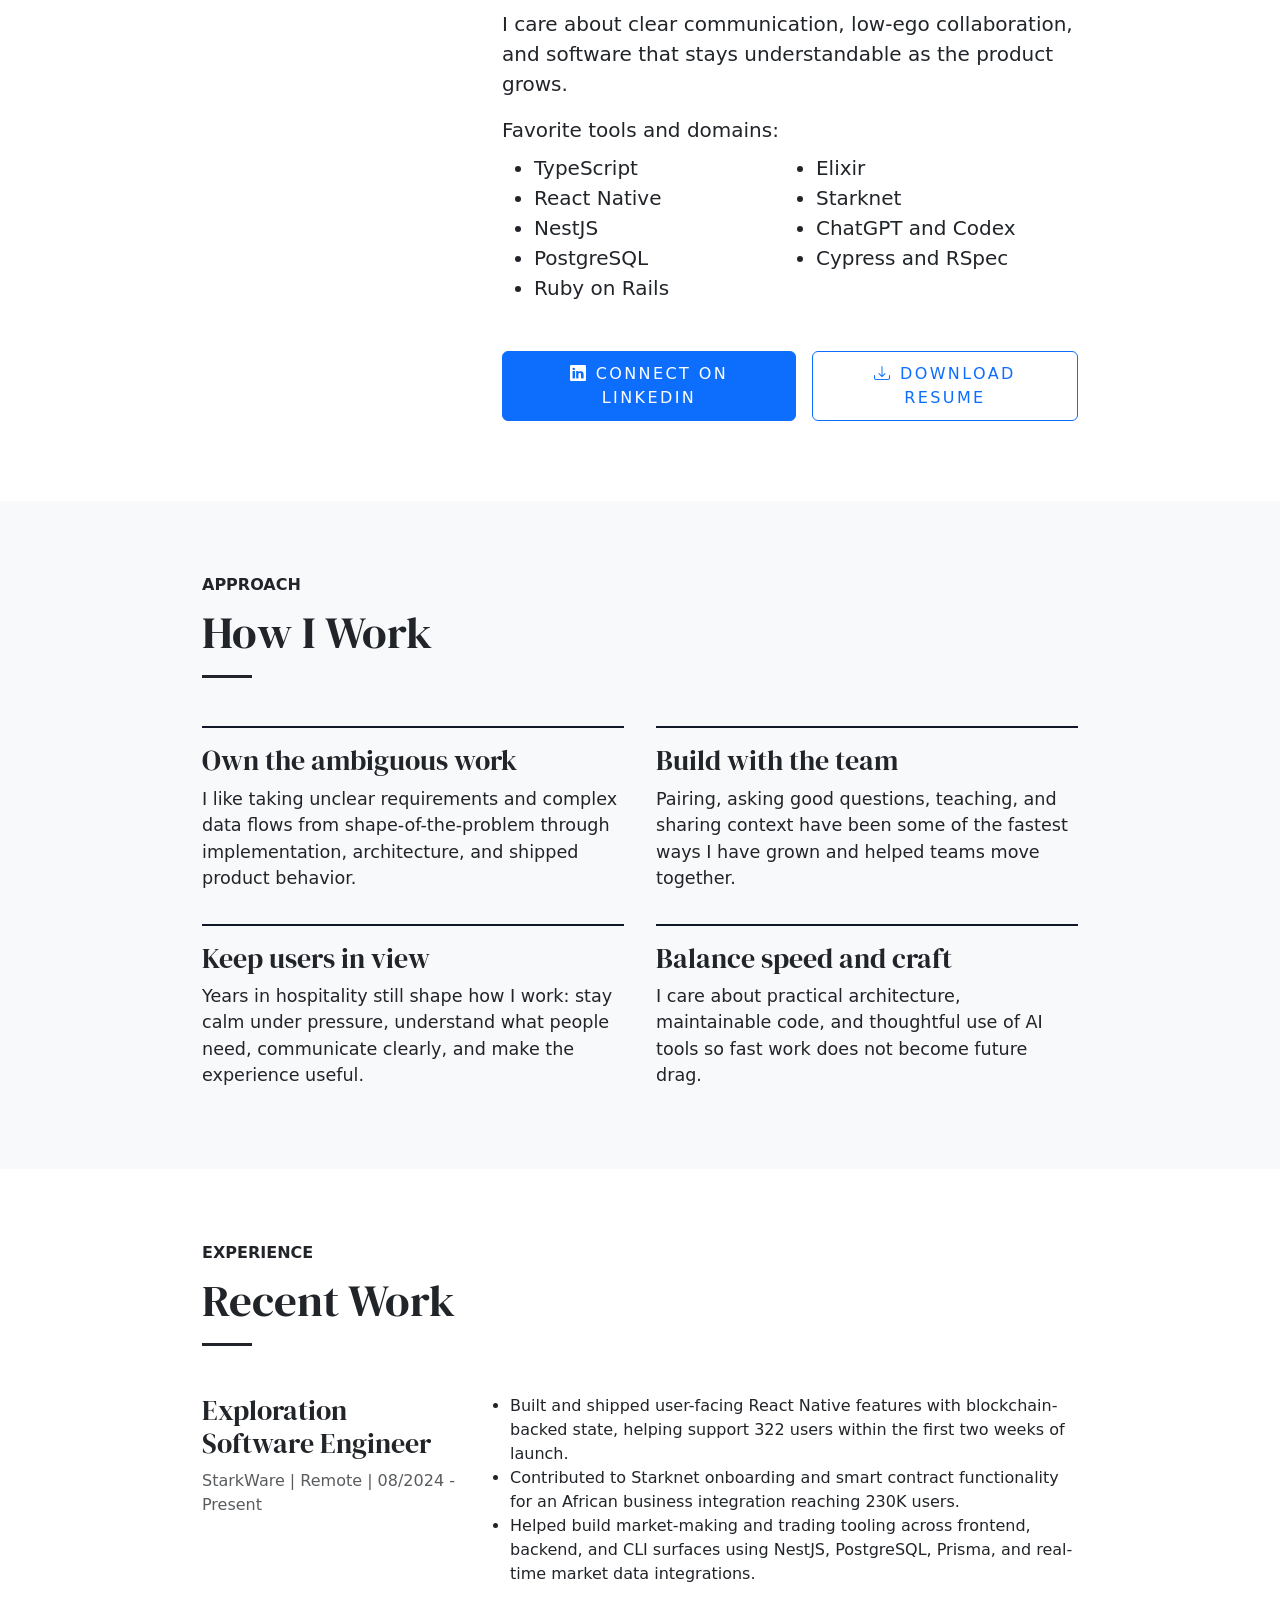
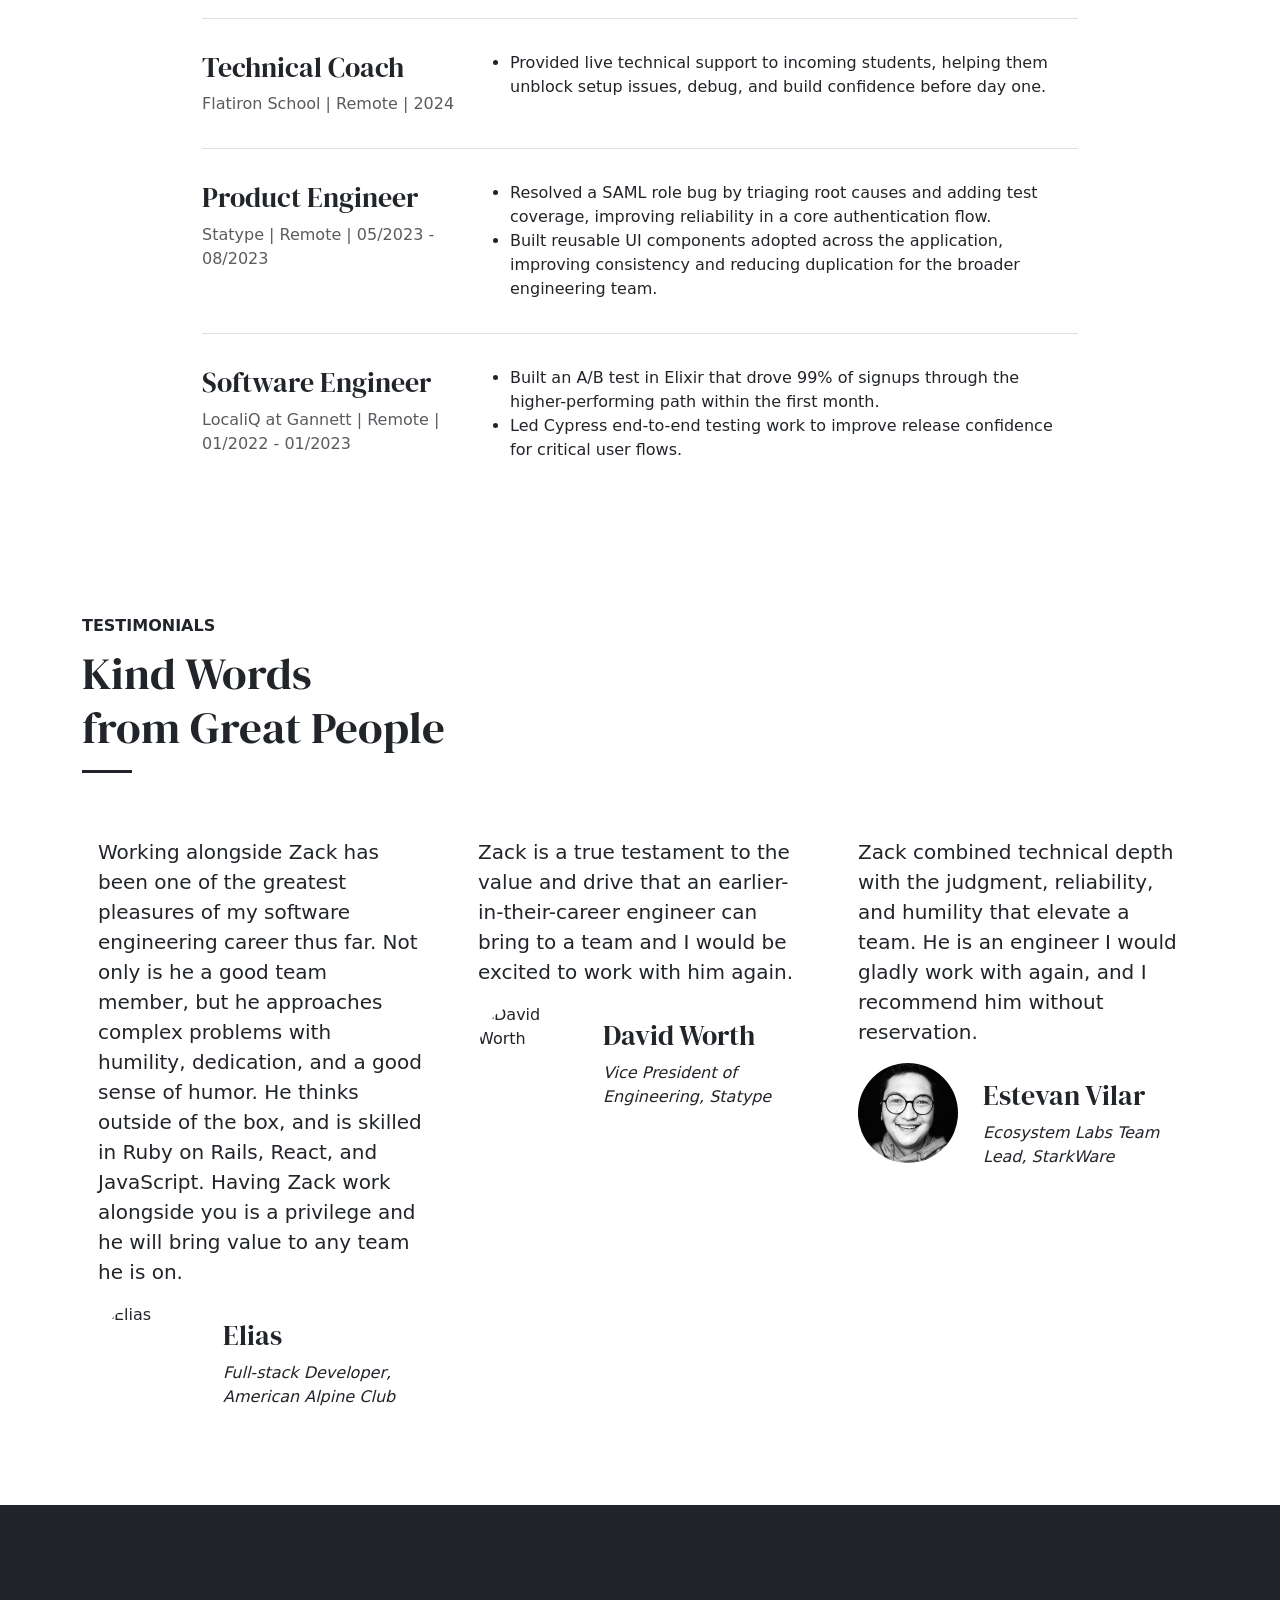
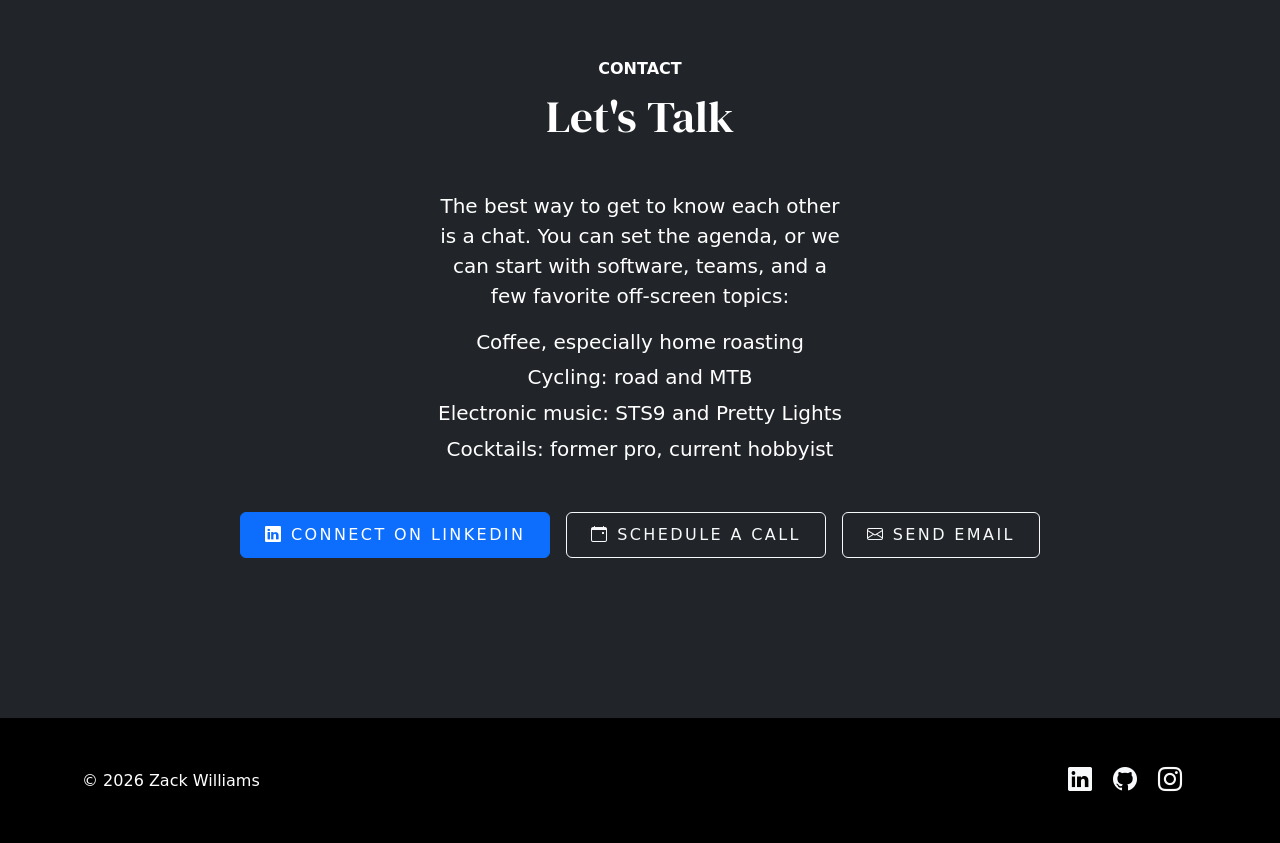
==== commit bce84029: "Remove TypeScript highlight from tools list" ====
--- a/index.html
+++ b/index.html
@@ -129,7 +129,7 @@
             <p class="lead mb-2">Favorite tools and domains:</p>
 
             <ul class="lead tool-list">
-              <li><span class="marker-highlight">TypeScript</span></li>
+              <li>TypeScript</li>
               <li>React Native</li>
               <li>NestJS</li>
               <li>PostgreSQL</li>
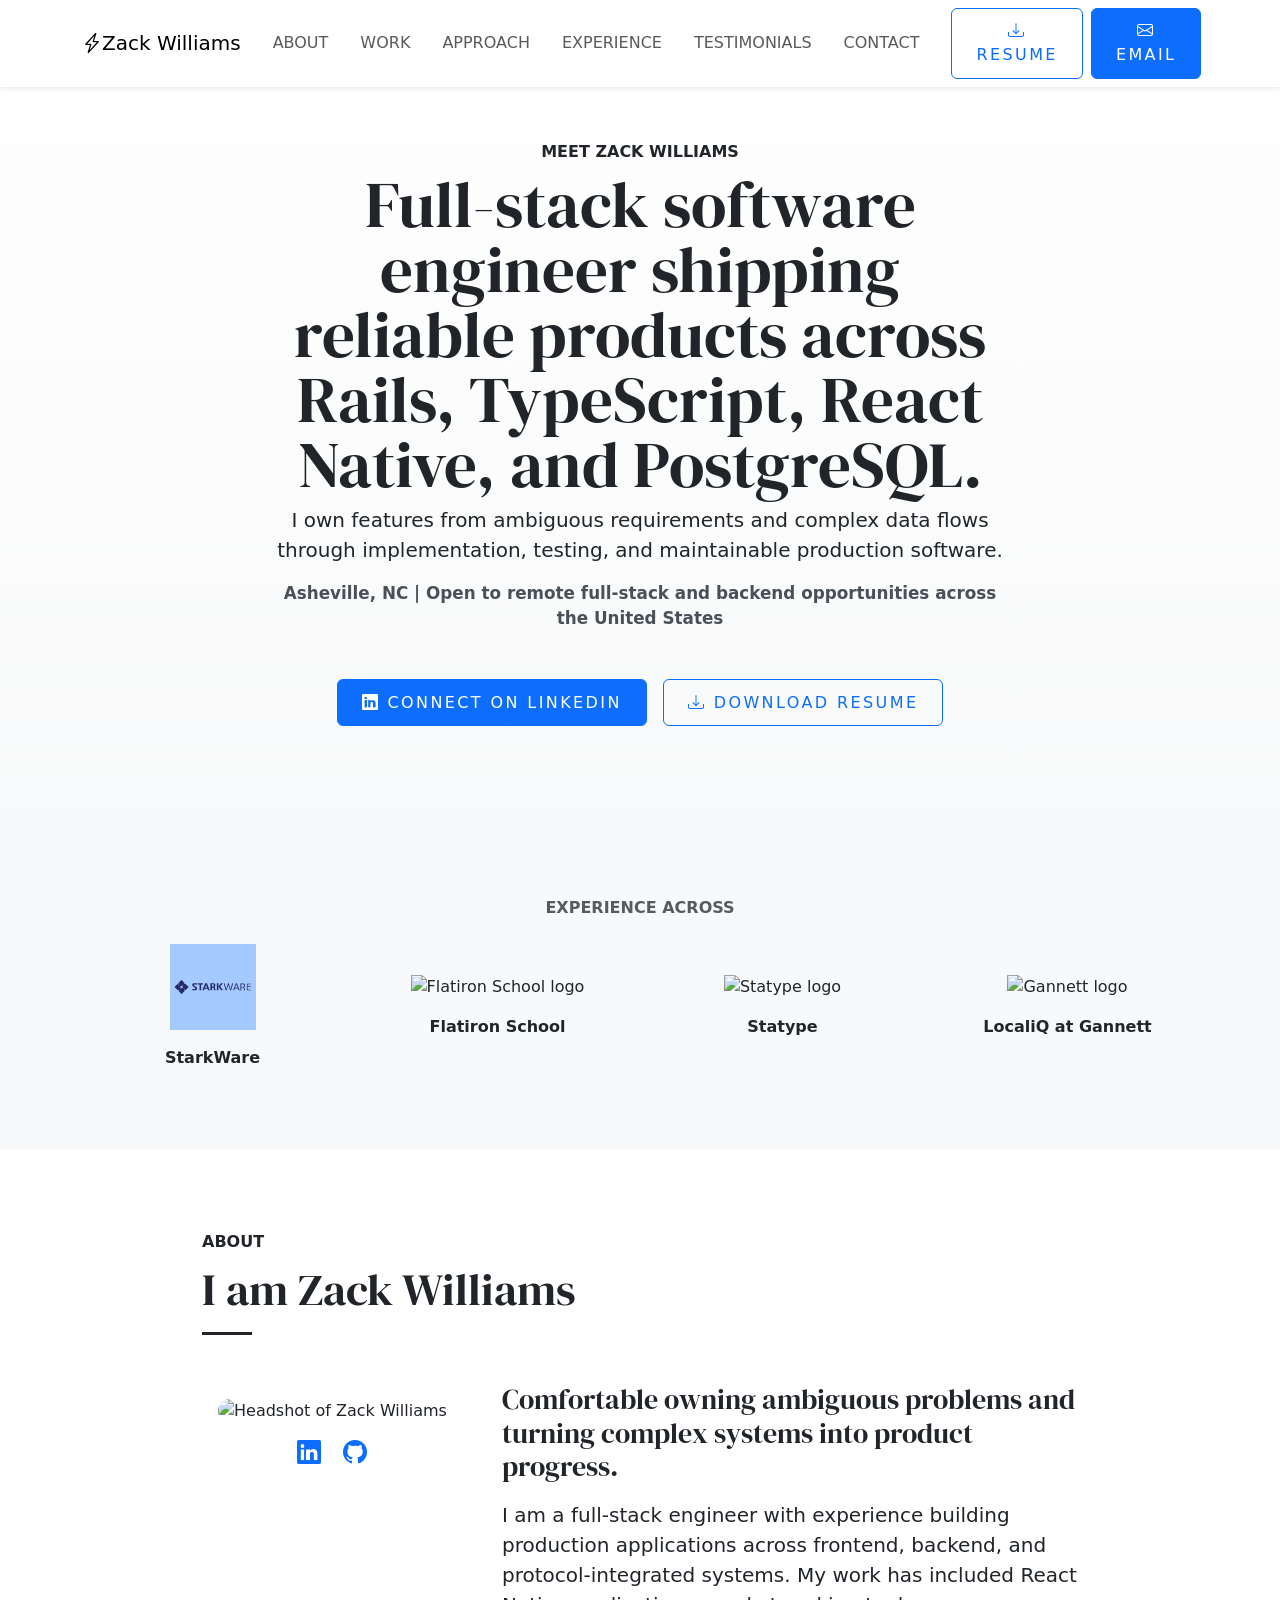
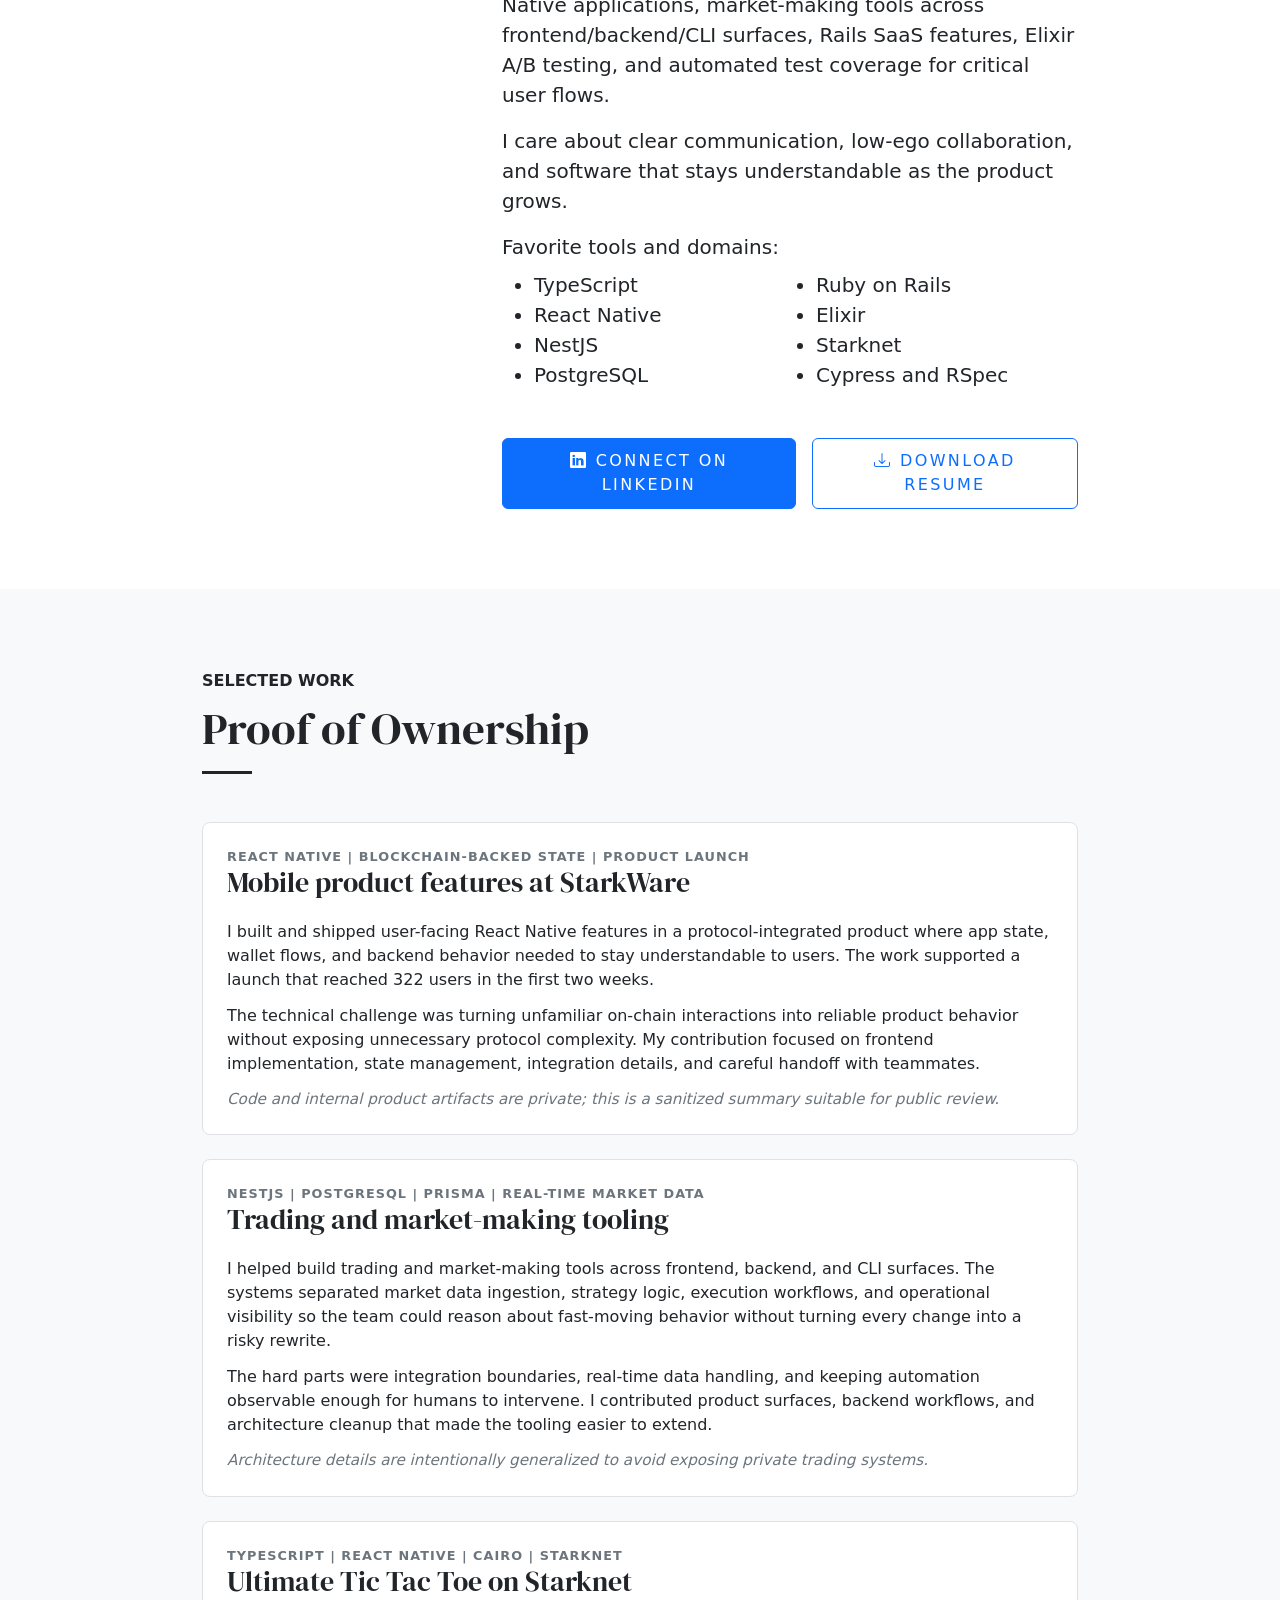
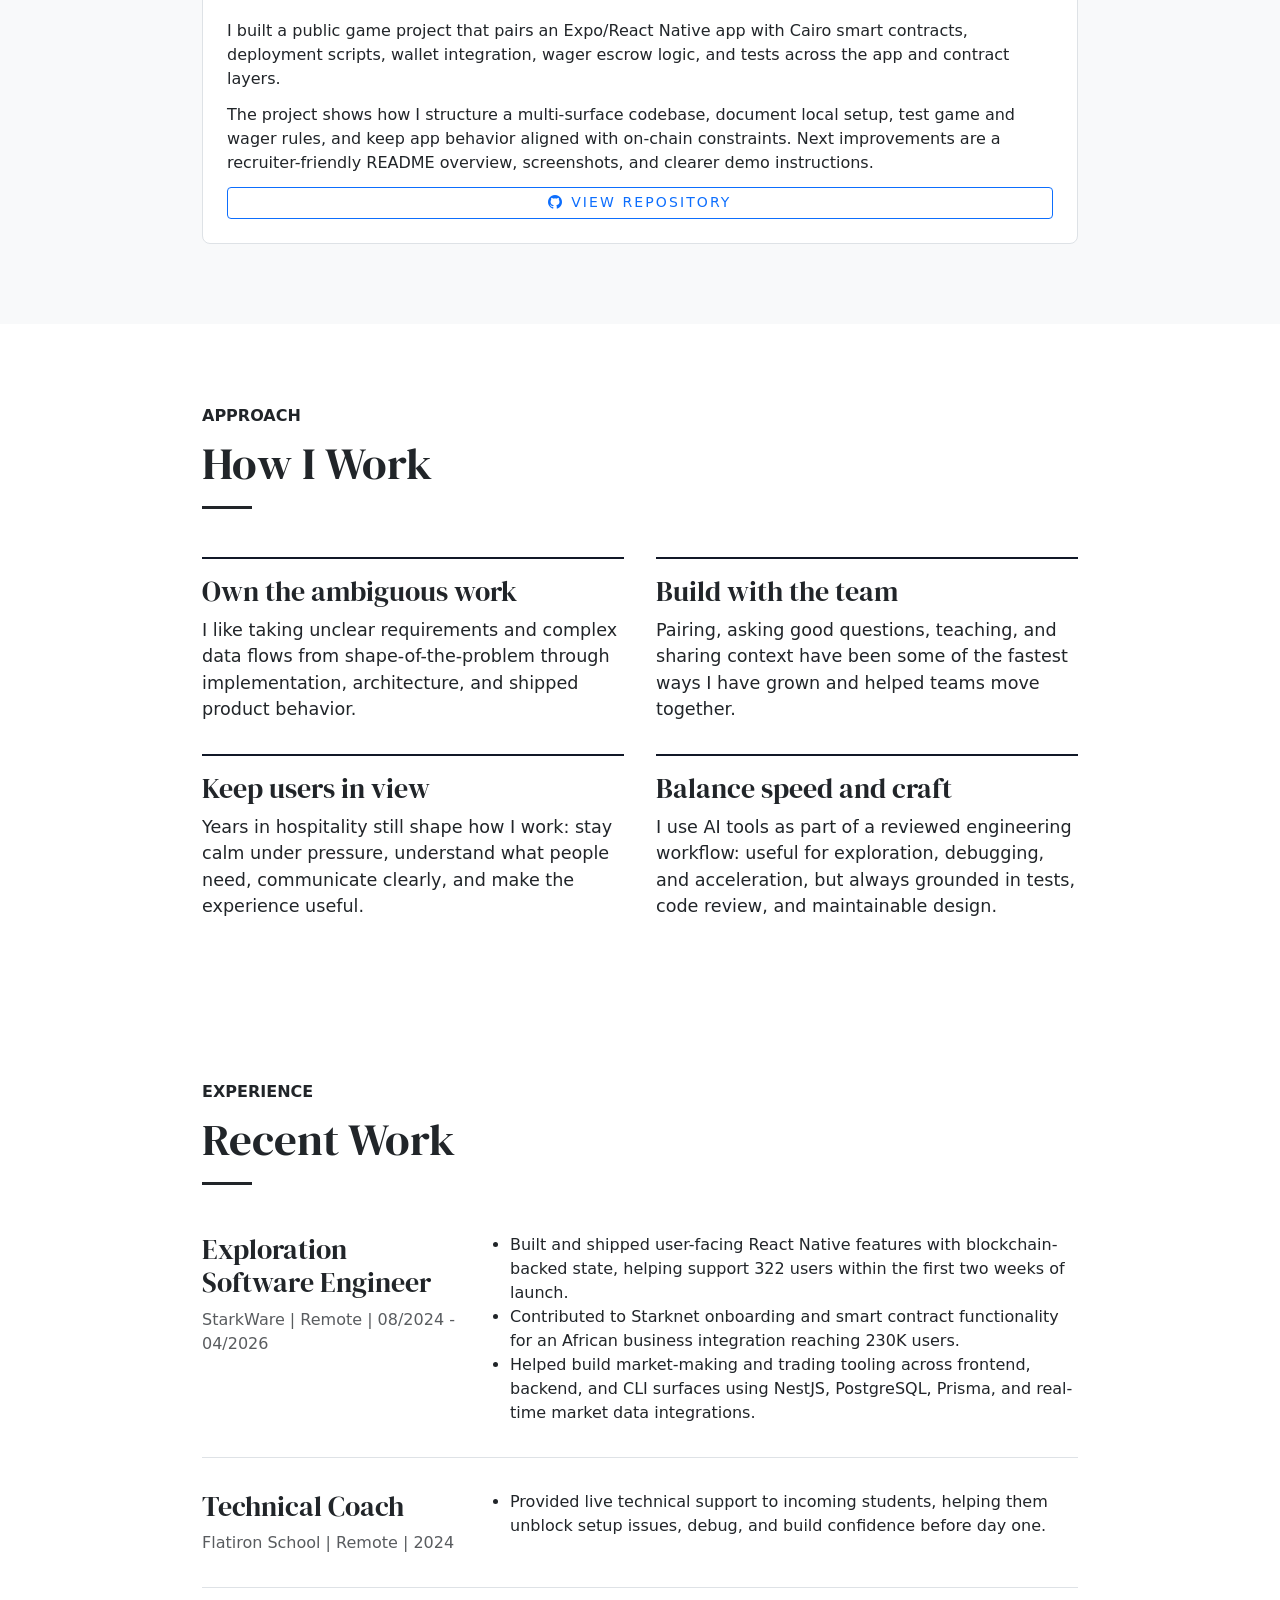
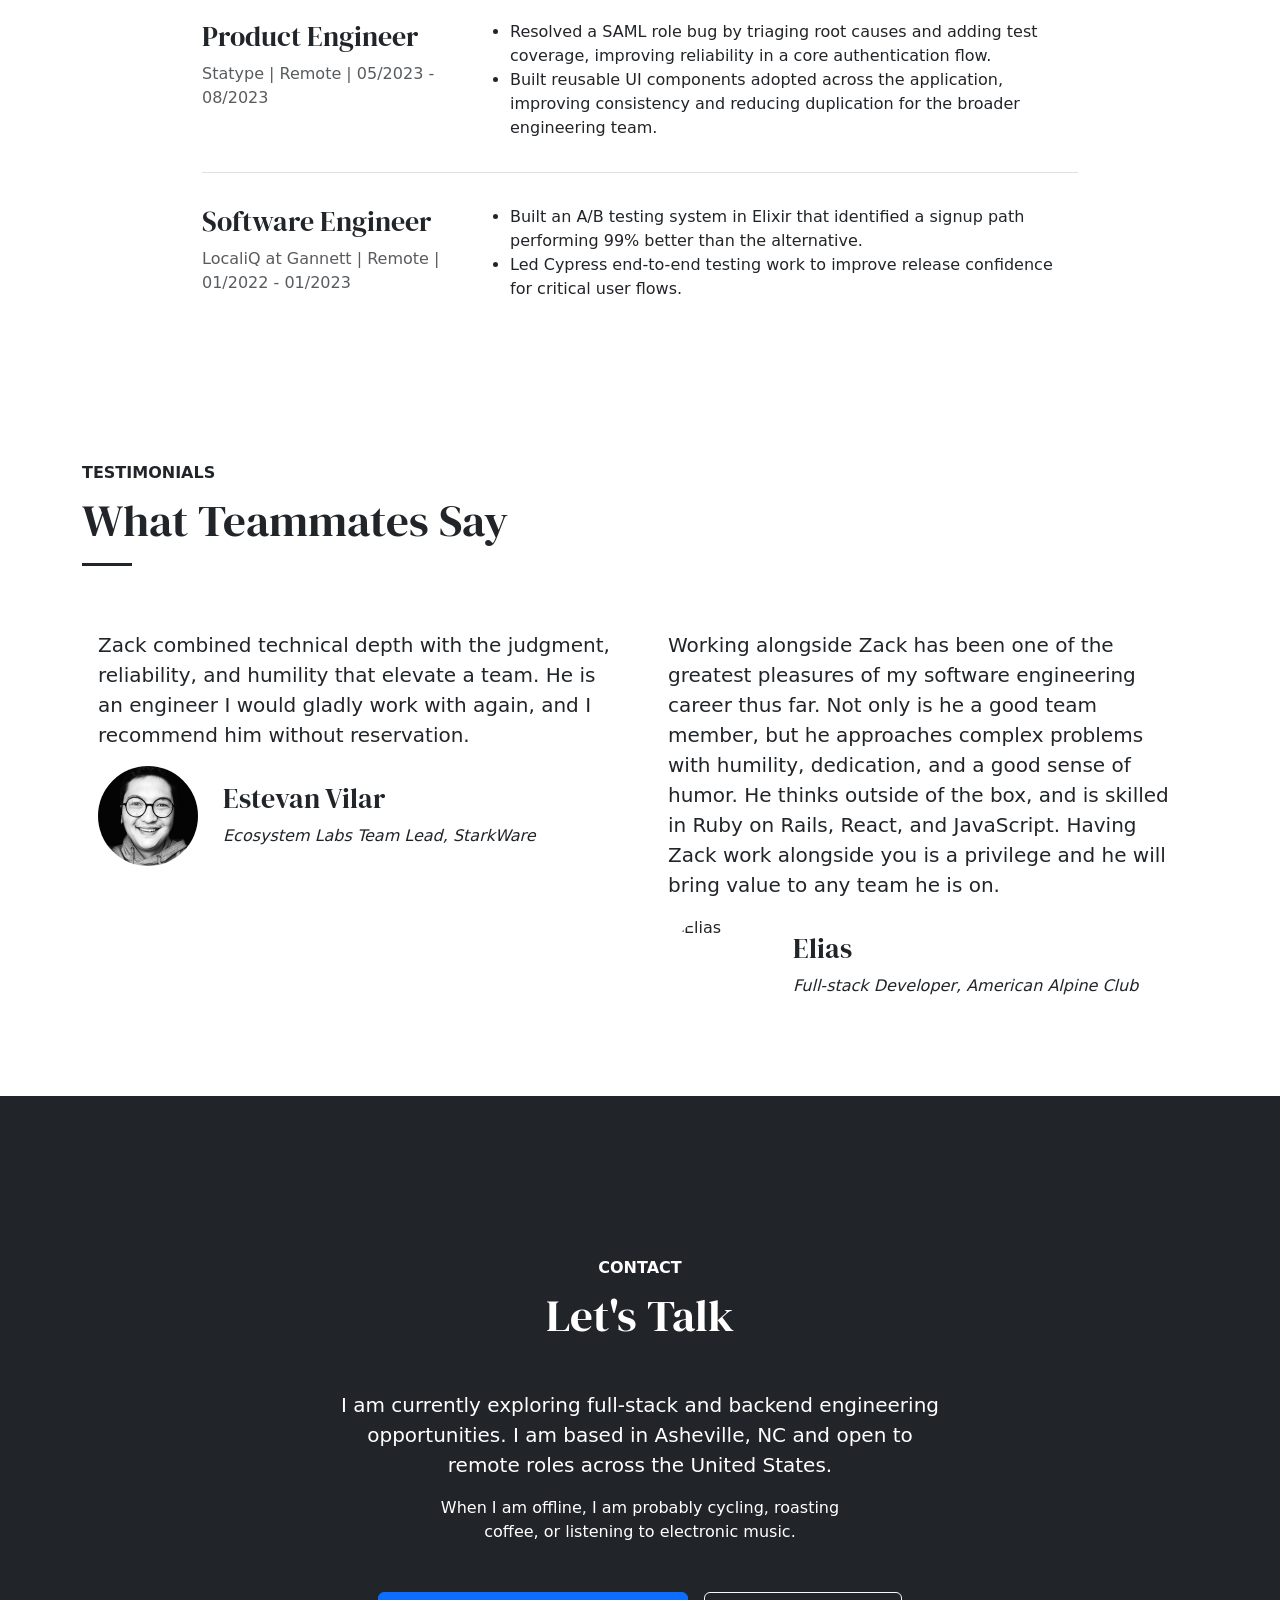
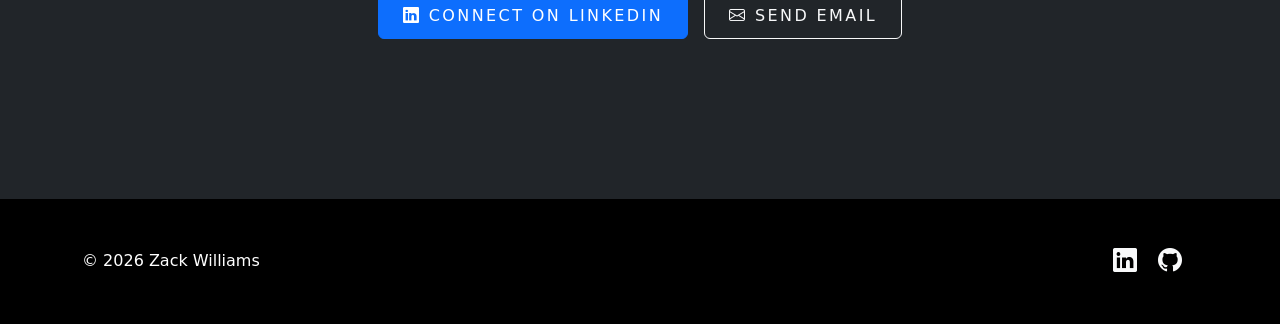
==== commit c806ce80: "Refresh portfolio content and metadata" ====
--- a/index.html
+++ b/index.html
@@ -3,16 +3,59 @@
 <head>
   <meta charset="utf-8">
   <meta name="viewport" content="width=device-width, initial-scale=1">
-  <meta name="description" content="Zack Williams is a full-stack software engineer building React Native, TypeScript/NestJS, Ruby on Rails, PostgreSQL, Starknet, and AI-assisted development workflows.">
+  <meta name="description" content="Zack Williams is a full-stack software engineer shipping reliable products across Rails, TypeScript, React Native, and PostgreSQL.">
+  <link rel="canonical" href="https://zackattax.github.io/">
+  <meta property="og:type" content="profile">
+  <meta property="og:title" content="Zack Williams | Software Engineer">
+  <meta property="og:description" content="Full-stack software engineer shipping reliable products across Rails, TypeScript, React Native, and PostgreSQL.">
+  <meta property="og:url" content="https://zackattax.github.io/">
+  <meta property="og:image" content="https://zackattax.github.io/img/headshot.png">
+  <meta name="twitter:card" content="summary">
+  <meta name="twitter:title" content="Zack Williams | Software Engineer">
+  <meta name="twitter:description" content="Full-stack software engineer shipping reliable products across Rails, TypeScript, React Native, and PostgreSQL.">
+  <meta name="twitter:image" content="https://zackattax.github.io/img/headshot.png">
   <title>Zack Williams | Software Engineer</title>
 
+  <link rel="icon" href="favicon.svg" type="image/svg+xml">
+  <link rel="preconnect" href="https://fonts.googleapis.com">
+  <link rel="preconnect" href="https://fonts.gstatic.com" crossorigin>
+  <link href="https://fonts.googleapis.com/css2?family=DM+Serif+Display:ital@0;1&amp;display=swap" rel="stylesheet">
   <link href="https://cdn.jsdelivr.net/npm/bootstrap@5.3.8/dist/css/bootstrap.min.css" rel="stylesheet" integrity="sha384-sRIl4kxILFvY47J16cr9ZwB07vP4J8+LH7qKQnuqkuIAvNWLzeN8tE5YBujZqJLB" crossorigin="anonymous">
   <link rel="stylesheet" href="https://cdn.jsdelivr.net/npm/bootstrap-icons@1.13.1/font/bootstrap-icons.min.css">
   <link href="style.css" rel="stylesheet">
 
-  <script src="https://cdn.jsdelivr.net/npm/bootstrap@5.3.8/dist/js/bootstrap.bundle.min.js" integrity="sha384-FKyoEForCGlyvwx9Hj09JcYn3nv7wiPVlz7YYwJrWVcXK/BmnVDxM+D2scQbITxI" crossorigin="anonymous"></script>
+  <script defer src="https://cdn.jsdelivr.net/npm/bootstrap@5.3.8/dist/js/bootstrap.bundle.min.js" integrity="sha384-FKyoEForCGlyvwx9Hj09JcYn3nv7wiPVlz7YYwJrWVcXK/BmnVDxM+D2scQbITxI" crossorigin="anonymous"></script>
+  <script type="application/ld+json">
+    {
+      "@context": "https://schema.org",
+      "@type": "Person",
+      "name": "Zack Williams",
+      "url": "https://zackattax.github.io/",
+      "image": "https://zackattax.github.io/img/headshot.png",
+      "jobTitle": "Full-stack Software Engineer",
+      "address": {
+        "@type": "PostalAddress",
+        "addressLocality": "Asheville",
+        "addressRegion": "NC",
+        "addressCountry": "US"
+      },
+      "sameAs": [
+        "https://github.com/zackattax",
+        "https://www.linkedin.com/in/zackwilldev/"
+      ],
+      "knowsAbout": [
+        "Ruby on Rails",
+        "TypeScript",
+        "React Native",
+        "PostgreSQL",
+        "Elixir",
+        "Software testing"
+      ]
+    }
+  </script>
 </head>
 <body>
+  <a class="skip-link" href="#content">Skip to content</a>
   <nav class="navbar navbar-expand-lg bg-white navbar-light fixed-top shadow-sm">
     <div class="container">
       <a class="navbar-brand" href="#top"><i class="bi-lightning-charge"></i>Zack Williams</a>
@@ -27,10 +70,13 @@
             <a class="nav-link" href="#about">About</a>
           </li>
           <li class="nav-item">
+            <a class="nav-link" href="#selected-work">Work</a>
+          </li>
+          <li class="nav-item">
+            <a class="nav-link" href="#approach">Approach</a>
+          </li>
+          <li class="nav-item">
             <a class="nav-link" href="#experience">Experience</a>
-          </li>
-          <li class="nav-item">
-            <a class="nav-link" href="#approach">Approach</a>
           </li>
           <li class="nav-item">
             <a class="nav-link" href="#testimonials">Testimonials</a>
@@ -48,14 +94,15 @@
     </div>
   </nav>
 
-  <main id="top">
-    <header class="text-center p-section hero">
+  <main id="content">
+    <header id="top" class="text-center p-section hero">
       <div class="container">
         <div class="row justify-content-center">
           <div class="col-lg-10 col-xl-8">
-            <sup>Meet Zack Williams</sup>
-            <h1>Software engineer building <span class="marker-highlight">maintainable</span> full-stack products with AI-assisted workflows.</h1>
-            <p class="lead mb-5">I ship user-facing features across React Native, TypeScript/NestJS, Ruby on Rails, PostgreSQL, and Starknet systems, using AI generation tools thoughtfully to move faster without losing maintainability.</p>
+            <p class="section-kicker">Meet Zack Williams</p>
+            <h1>Full-stack software engineer shipping <span class="marker-highlight">reliable</span> products across Rails, TypeScript, React Native, and PostgreSQL.</h1>
+            <p class="lead mb-3">I own features from ambiguous requirements and complex data flows through implementation, testing, and maintainable production software.</p>
+            <p class="availability mb-5">Asheville, NC | Open to remote full-stack and backend opportunities across the United States</p>
 
             <div class="d-flex justify-content-center gap-3 flex-column flex-sm-row">
               <a target="_blank" rel="noopener" href="https://www.linkedin.com/in/zackwilldev/" class="btn btn-primary"><i class="bi-linkedin"></i> Connect on LinkedIn</a>
@@ -68,23 +115,23 @@
 
     <section id="company" class="p-section bg-light">
       <div class="container text-center">
-        <label class="sup mb-4 text-muted">Experience Across</label>
+        <p class="section-kicker mb-4 text-muted">Experience Across</p>
 
         <div class="row justify-content-center align-items-center g-4 company-grid">
           <div class="col-6 col-md-3">
-            <img src="img/starkware-logo.svg" alt="StarkWare logo" class="company-logo">
+            <img src="img/starkware-logo.svg" alt="StarkWare logo" class="company-logo" width="86" height="86" loading="lazy">
             <p>StarkWare</p>
           </div>
           <div class="col-6 col-md-3">
-            <img src="img/flatiron-logo.jpeg" alt="Flatiron School logo" class="company-logo">
+            <img src="img/flatiron-logo.jpeg" alt="Flatiron School logo" class="company-logo" width="86" height="86" loading="lazy">
             <p>Flatiron School</p>
           </div>
           <div class="col-6 col-md-3">
-            <img src="img/statype-logo.jpeg" alt="Statype logo" class="company-logo">
+            <img src="img/statype-logo.jpeg" alt="Statype logo" class="company-logo" width="86" height="86" loading="lazy">
             <p>Statype</p>
           </div>
           <div class="col-6 col-md-3">
-            <img src="img/gannett_logo.jpeg" alt="Gannett logo" class="company-logo">
+            <img src="img/gannett_logo.jpeg" alt="Gannett logo" class="company-logo" width="86" height="86" loading="lazy">
             <p>LocaliQ at Gannett</p>
           </div>
         </div>
@@ -93,13 +140,13 @@
 
     <section id="about" class="p-section">
       <div class="container container-lg">
-        <sup>About</sup>
+        <p class="section-kicker">About</p>
         <h2 class="mb-5 underline">I am Zack Williams</h2>
 
         <div class="row flex-row g-4">
           <div class="col-sm-4">
             <div class="p-3 sticky-sm-top profile-card">
-              <img src="img/headshot.png" alt="Headshot of Zack Williams" class="circle mb-3">
+              <img src="img/headshot.png" alt="Headshot of Zack Williams" class="circle mb-3" width="320" height="340">
 
               <ul class="list-inline mb-0 text-center">
                 <li class="list-inline-item h4 mb-0 me-3">
@@ -112,18 +159,13 @@
                     <i class="bi-github"></i>
                   </a>
                 </li>
-                <li class="list-inline-item h4 mb-0 me-3">
-                  <a href="https://www.instagram.com/z_attax/" target="_blank" rel="noopener" aria-label="Zack Williams on Instagram">
-                    <i class="bi-instagram"></i>
-                  </a>
-                </li>
               </ul>
             </div>
           </div>
           <div class="col-sm-8">
-            <blockquote>Comfortable owning ambiguous problems and learning quickly in emerging technical domains.</blockquote>
-
-            <p class="lead">I am a full-stack engineer with experience building production applications across frontend, backend, and protocol-integrated systems. My work has included React Native applications, market-making tools across frontend/backend/CLI surfaces, Rails SaaS features, Elixir A/B testing, AI-assisted development workflows, and automated test coverage for critical user flows.</p>
+            <blockquote>Comfortable owning ambiguous problems and turning complex systems into product progress.</blockquote>
+
+            <p class="lead">I am a full-stack engineer with experience building production applications across frontend, backend, and protocol-integrated systems. My work has included React Native applications, market-making tools across frontend/backend/CLI surfaces, Rails SaaS features, Elixir A/B testing, and automated test coverage for critical user flows.</p>
             <p class="lead">I care about clear communication, low-ego collaboration, and software that stays understandable as the product grows.</p>
 
             <p class="lead mb-2">Favorite tools and domains:</p>
@@ -136,7 +178,6 @@
               <li>Ruby on Rails</li>
               <li>Elixir</li>
               <li>Starknet</li>
-              <li>ChatGPT and Codex</li>
               <li>Cypress and RSpec</li>
             </ul>
 
@@ -149,9 +190,48 @@
       </div>
     </section>
 
-    <section id="approach" class="p-section bg-light">
+    <section id="selected-work" class="p-section bg-light">
       <div class="container container-lg">
-        <sup>Approach</sup>
+        <p class="section-kicker">Selected Work</p>
+        <h2 class="mb-5 underline">Proof of Ownership</h2>
+
+        <div class="selected-work-grid">
+          <article class="work-item">
+            <div>
+              <p class="work-meta">React Native | Blockchain-backed state | Product launch</p>
+              <h3>Mobile product features at StarkWare</h3>
+            </div>
+            <p>I built and shipped user-facing React Native features in a protocol-integrated product where app state, wallet flows, and backend behavior needed to stay understandable to users. The work supported a launch that reached 322 users in the first two weeks.</p>
+            <p>The technical challenge was turning unfamiliar on-chain interactions into reliable product behavior without exposing unnecessary protocol complexity. My contribution focused on frontend implementation, state management, integration details, and careful handoff with teammates.</p>
+            <p class="work-note">Code and internal product artifacts are private; this is a sanitized summary suitable for public review.</p>
+          </article>
+
+          <article class="work-item">
+            <div>
+              <p class="work-meta">NestJS | PostgreSQL | Prisma | Real-time market data</p>
+              <h3>Trading and market-making tooling</h3>
+            </div>
+            <p>I helped build trading and market-making tools across frontend, backend, and CLI surfaces. The systems separated market data ingestion, strategy logic, execution workflows, and operational visibility so the team could reason about fast-moving behavior without turning every change into a risky rewrite.</p>
+            <p>The hard parts were integration boundaries, real-time data handling, and keeping automation observable enough for humans to intervene. I contributed product surfaces, backend workflows, and architecture cleanup that made the tooling easier to extend.</p>
+            <p class="work-note">Architecture details are intentionally generalized to avoid exposing private trading systems.</p>
+          </article>
+
+          <article class="work-item">
+            <div>
+              <p class="work-meta">TypeScript | React Native | Cairo | Starknet</p>
+              <h3>Ultimate Tic Tac Toe on Starknet</h3>
+            </div>
+            <p>I built a public game project that pairs an Expo/React Native app with Cairo smart contracts, deployment scripts, wallet integration, wager escrow logic, and tests across the app and contract layers.</p>
+            <p>The project shows how I structure a multi-surface codebase, document local setup, test game and wager rules, and keep app behavior aligned with on-chain constraints. Next improvements are a recruiter-friendly README overview, screenshots, and clearer demo instructions.</p>
+            <a target="_blank" rel="noopener" href="https://github.com/ZackAttax/tic-tac-toe-on-starknet" class="btn btn-outline-primary btn-sm"><i class="bi-github"></i> View Repository</a>
+          </article>
+        </div>
+      </div>
+    </section>
+
+    <section id="approach" class="p-section">
+      <div class="container container-lg">
+        <p class="section-kicker">Approach</p>
         <h2 class="mb-5 underline">How I Work</h2>
 
         <div class="approach-grid">
@@ -169,7 +249,7 @@
           </div>
           <div class="approach-item">
             <h3>Balance speed and craft</h3>
-            <p>I care about practical architecture, maintainable code, and thoughtful use of AI tools so fast work does not become future drag.</p>
+            <p>I use AI tools as part of a reviewed engineering workflow: useful for exploration, debugging, and acceleration, but always grounded in tests, code review, and maintainable design.</p>
           </div>
         </div>
       </div>
@@ -177,14 +257,14 @@
 
     <section id="experience" class="p-section">
       <div class="container container-lg">
-        <sup>Experience</sup>
+        <p class="section-kicker">Experience</p>
         <h2 class="mb-5 underline">Recent Work</h2>
 
         <div class="experience-list">
           <article class="experience-item">
             <div>
               <h3>Exploration Software Engineer</h3>
-              <p class="text-muted mb-0">StarkWare | Remote | 08/2024 - Present</p>
+              <p class="text-muted mb-0">StarkWare | Remote | 08/2024 - 04/2026</p>
             </div>
             <ul>
               <li>Built and shipped user-facing React Native features with blockchain-backed state, helping support 322 users within the first two weeks of launch.</li>
@@ -220,7 +300,7 @@
               <p class="text-muted mb-0">LocaliQ at Gannett | Remote | 01/2022 - 01/2023</p>
             </div>
             <ul>
-              <li>Built an A/B test in Elixir that drove 99% of signups through the higher-performing path within the first month.</li>
+              <li>Built an A/B testing system in Elixir that identified a signup path performing 99% better than the alternative.</li>
               <li>Led Cypress end-to-end testing work to improve release confidence for critical user flows.</li>
             </ul>
           </article>
@@ -230,63 +310,46 @@
 
     <section id="testimonials" class="p-section">
       <div class="container">
-        <sup>Testimonials</sup>
-        <h2 class="mb-5 underline">Kind Words<br>from Great People</h2>
-
-        <div class="row g-4">
-          <div class="col-md-6 col-lg-4">
+        <p class="section-kicker">Testimonials</p>
+        <h2 class="mb-5 underline">What Teammates Say</h2>
+
+        <div class="row g-4 justify-content-center">
+          <div class="col-md-6">
+            <div class="p-3 testimonial-card">
+              <p class="lead">Zack combined technical depth with the judgment, reliability, and humility that elevate a team. He is an engineer I would gladly work with again, and I recommend him without reservation.</p>
+              <div>
+                <img src="img/estevan-vilar.jpeg" alt="Estevan Vilar" class="circle testimonial-image" width="100" height="100" loading="lazy">
+                <h3 class="pt-3">Estevan Vilar</h3>
+                <em>Ecosystem Labs Team Lead, StarkWare</em>
+              </div>
+            </div>
+          </div>
+
+          <div class="col-md-6">
             <div class="p-3 testimonial-card">
               <p class="lead">Working alongside Zack has been one of the greatest pleasures of my software engineering career thus far. Not only is he a good team member, but he approaches complex problems with humility, dedication, and a good sense of humor. He thinks outside of the box, and is skilled in Ruby on Rails, React, and JavaScript. Having Zack work alongside you is a privilege and he will bring value to any team he is on.</p>
               <div>
-                <img src="img/testimonial-elias.jpeg" alt="Elias" class="circle testimonial-image">
+                <img src="img/testimonial-elias.jpeg" alt="Elias" class="circle testimonial-image" width="100" height="100" loading="lazy">
                 <h3 class="pt-3">Elias</h3>
                 <em>Full-stack Developer, American Alpine Club</em>
               </div>
             </div>
           </div>
-
-          <div class="col-md-6 col-lg-4">
-            <div class="p-3 testimonial-card">
-              <p class="lead">Zack is a true testament to the value and drive that an earlier-in-their-career engineer can bring to a team and I would be excited to work with him again.</p>
-              <div>
-                <img src="img/dave-worth.jpeg" alt="David Worth" class="circle testimonial-image">
-                <h3 class="pt-3">David Worth</h3>
-                <em>Vice President of Engineering, Statype</em>
-              </div>
-            </div>
-          </div>
-
-          <div class="col-md-6 col-lg-4">
-            <div class="p-3 testimonial-card">
-              <p class="lead">Zack combined technical depth with the judgment, reliability, and humility that elevate a team. He is an engineer I would gladly work with again, and I recommend him without reservation.</p>
-              <div>
-                <img src="img/estevan-vilar.jpeg" alt="Estevan Vilar" class="circle testimonial-image">
-                <h3 class="pt-3">Estevan Vilar</h3>
-                <em>Ecosystem Labs Team Lead, StarkWare</em>
-              </div>
-            </div>
-          </div>
         </div>
       </div>
     </section>
 
     <section id="contact" class="p-section-lg bg-dark text-white">
       <div class="container container-lg text-center">
-        <sup>Contact</sup>
+        <p class="section-kicker">Contact</p>
         <h2 class="mb-5">Let's Talk</h2>
 
-        <p class="w-sm ms-auto me-auto lead">The best way to get to know each other is a chat. You can set the agenda, or we can start with software, teams, and a few favorite off-screen topics:</p>
-
-        <ul class="list-unstyled lead contact-list">
-          <li>Coffee, especially home roasting</li>
-          <li>Cycling: road and MTB</li>
-          <li>Electronic music: STS9 and Pretty Lights</li>
-          <li>Cocktails: former pro, current hobbyist</li>
-        </ul>
+        <p class="w-md ms-auto me-auto lead">I am currently exploring full-stack and backend engineering opportunities. I am based in Asheville, NC and open to remote roles across the United States.</p>
+
+        <p class="w-sm ms-auto me-auto">When I am offline, I am probably cycling, roasting coffee, or listening to electronic music.</p>
 
         <div class="mt-5 d-flex justify-content-center gap-3 flex-column flex-sm-row">
           <a target="_blank" rel="noopener" href="https://www.linkedin.com/in/zackwilldev/" class="btn btn-primary"><i class="bi-linkedin"></i> Connect on LinkedIn</a>
-          <a target="_blank" rel="noopener" href="https://calendly.com/zackwilldev/15-min" class="btn btn-outline-light"><i class="bi-calendar-event"></i> Schedule a Call</a>
           <a href="mailto:zackwilldev@gmail.com" class="btn btn-outline-light"><i class="bi-envelope"></i> Send Email</a>
         </div>
       </div>
@@ -311,11 +374,6 @@
                 <i class="bi-github"></i>
               </a>
             </li>
-            <li class="list-inline-item h4 mb-0 me-3">
-              <a href="https://www.instagram.com/z_attax/" target="_blank" rel="noopener" class="text-light" aria-label="Zack Williams on Instagram">
-                <i class="bi-instagram"></i>
-              </a>
-            </li>
           </ul>
         </div>
       </div>
--- a/style.css
+++ b/style.css
@@ -1,8 +1,16 @@
-@import url('https://fonts.googleapis.com/css2?family=DM+Serif+Display:ital@0;1&display=swap');
-
 html,
 body {
   overflow-x: hidden;
+}
+
+*,
+*::before,
+*::after {
+  box-sizing: border-box;
+}
+
+html {
+  scroll-behavior: smooth;
 }
 
 h1, .h1,
@@ -13,6 +21,11 @@
   font-family: 'DM Serif Display', serif;
 }
 
+section,
+header {
+  scroll-margin-top: 88px;
+}
+
 h1, .h1 {
   font-size: 65px;
   line-height: 1;
@@ -32,10 +45,28 @@
   line-height: 1.2;
 }
 
-sup, .sup {
+.section-kicker {
   text-transform: uppercase;
   font-weight: 600;
   font-size: 16px;
+  margin-bottom: .5rem;
+}
+
+.skip-link {
+  background-color: #111827;
+  color: #fff;
+  left: 1rem;
+  padding: .75rem 1rem;
+  position: fixed;
+  top: .75rem;
+  transform: translateY(-150%);
+  transition: transform .15s ease;
+  z-index: 2000;
+}
+
+.skip-link:focus {
+  color: #fff;
+  transform: translateY(0);
 }
 
 .underline::after {
@@ -94,6 +125,12 @@
   background: linear-gradient(180deg, #ffffff 0%, #f8f9fa 100%);
 }
 
+.availability {
+  color: #495057;
+  font-size: 1.05rem;
+  font-weight: 600;
+}
+
 .p-section {
   padding: 80px 0px;
 }
@@ -118,6 +155,7 @@
   letter-spacing: .15em;
   text-transform: uppercase;
   padding: .65rem 1.5rem;
+  white-space: normal;
 }
 
 .btn-group-lg>.btn, .btn-lg {
@@ -169,6 +207,38 @@
   display: grid;
   gap: 2rem;
   grid-template-columns: repeat(2, minmax(0, 1fr));
+}
+
+.selected-work-grid {
+  display: grid;
+  gap: 1.5rem;
+}
+
+.work-item {
+  background-color: #fff;
+  border: 1px solid #dee2e6;
+  border-radius: 8px;
+  display: grid;
+  gap: .75rem;
+  padding: 1.5rem;
+}
+
+.work-item p {
+  margin-bottom: 0;
+}
+
+.work-meta {
+  color: #6c757d;
+  font-size: .8rem;
+  font-weight: 700;
+  letter-spacing: .08em;
+  text-transform: uppercase;
+}
+
+.work-note {
+  color: #6c757d;
+  font-size: .95rem;
+  font-style: italic;
 }
 
 .approach-item {
@@ -230,10 +300,15 @@
 }
 
 @media (max-width: 767px) {
+  .container,
+  .row > * {
+    min-width: 0;
+  }
+
   h1, .h1 {
     font-size: 31px;
     line-height: 1.12;
-    max-width: 340px;
+    max-width: 100%;
     margin-left: 0;
     margin-right: 0;
     overflow-wrap: break-word;
@@ -254,27 +329,51 @@
 
   .hero .lead {
     font-size: 1.05rem;
-    max-width: 340px;
+    max-width: 100%;
     margin-left: 0;
     margin-right: 0;
   }
 
+  .availability,
+  blockquote,
+  .lead,
+  .work-item,
+  .testimonial-card {
+    overflow-wrap: anywhere;
+  }
+
   .hero {
     text-align: left !important;
   }
 
-  .hero .btn {
-    white-space: normal;
+  .hero .d-flex,
+  #about .d-flex,
+  #contact .d-flex {
+    width: 100%;
+  }
+
+  .hero .btn,
+  #about .btn,
+  #contact .btn {
+    max-width: 100%;
     width: 100%;
   }
 
   .company-grid {
     --bs-gutter-x: .75rem;
     --bs-gutter-y: 2rem;
+    margin-left: 0;
+    margin-right: 0;
   }
 
   .company-grid > * {
     min-width: 0;
+    padding-left: .375rem;
+    padding-right: .375rem;
+  }
+
+  .company-grid p {
+    overflow-wrap: anywhere;
   }
 
   .company-logo {
@@ -290,6 +389,14 @@
     grid-template-columns: 1fr;
   }
 
+  .selected-work-grid {
+    gap: 1rem;
+  }
+
+  .work-item {
+    padding: 1.25rem;
+  }
+
   .experience-item {
     grid-template-columns: 1fr;
   }
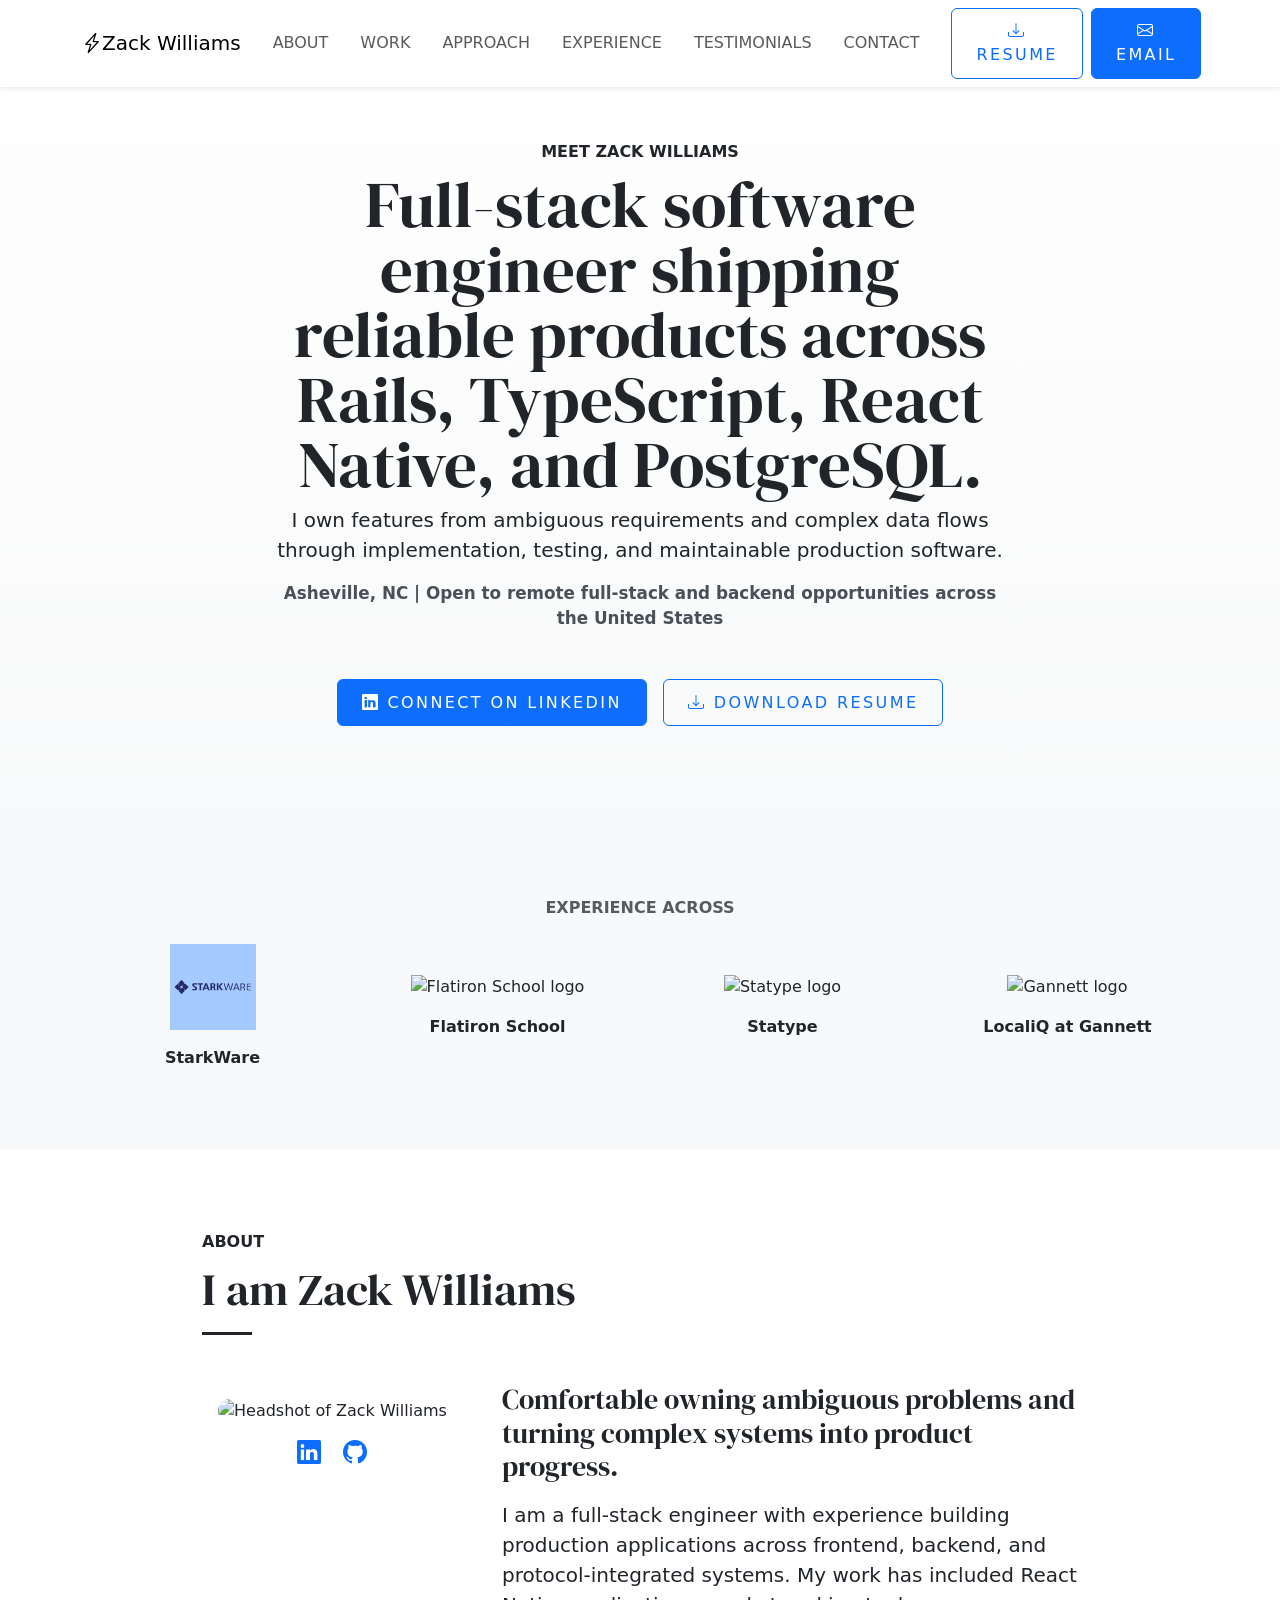
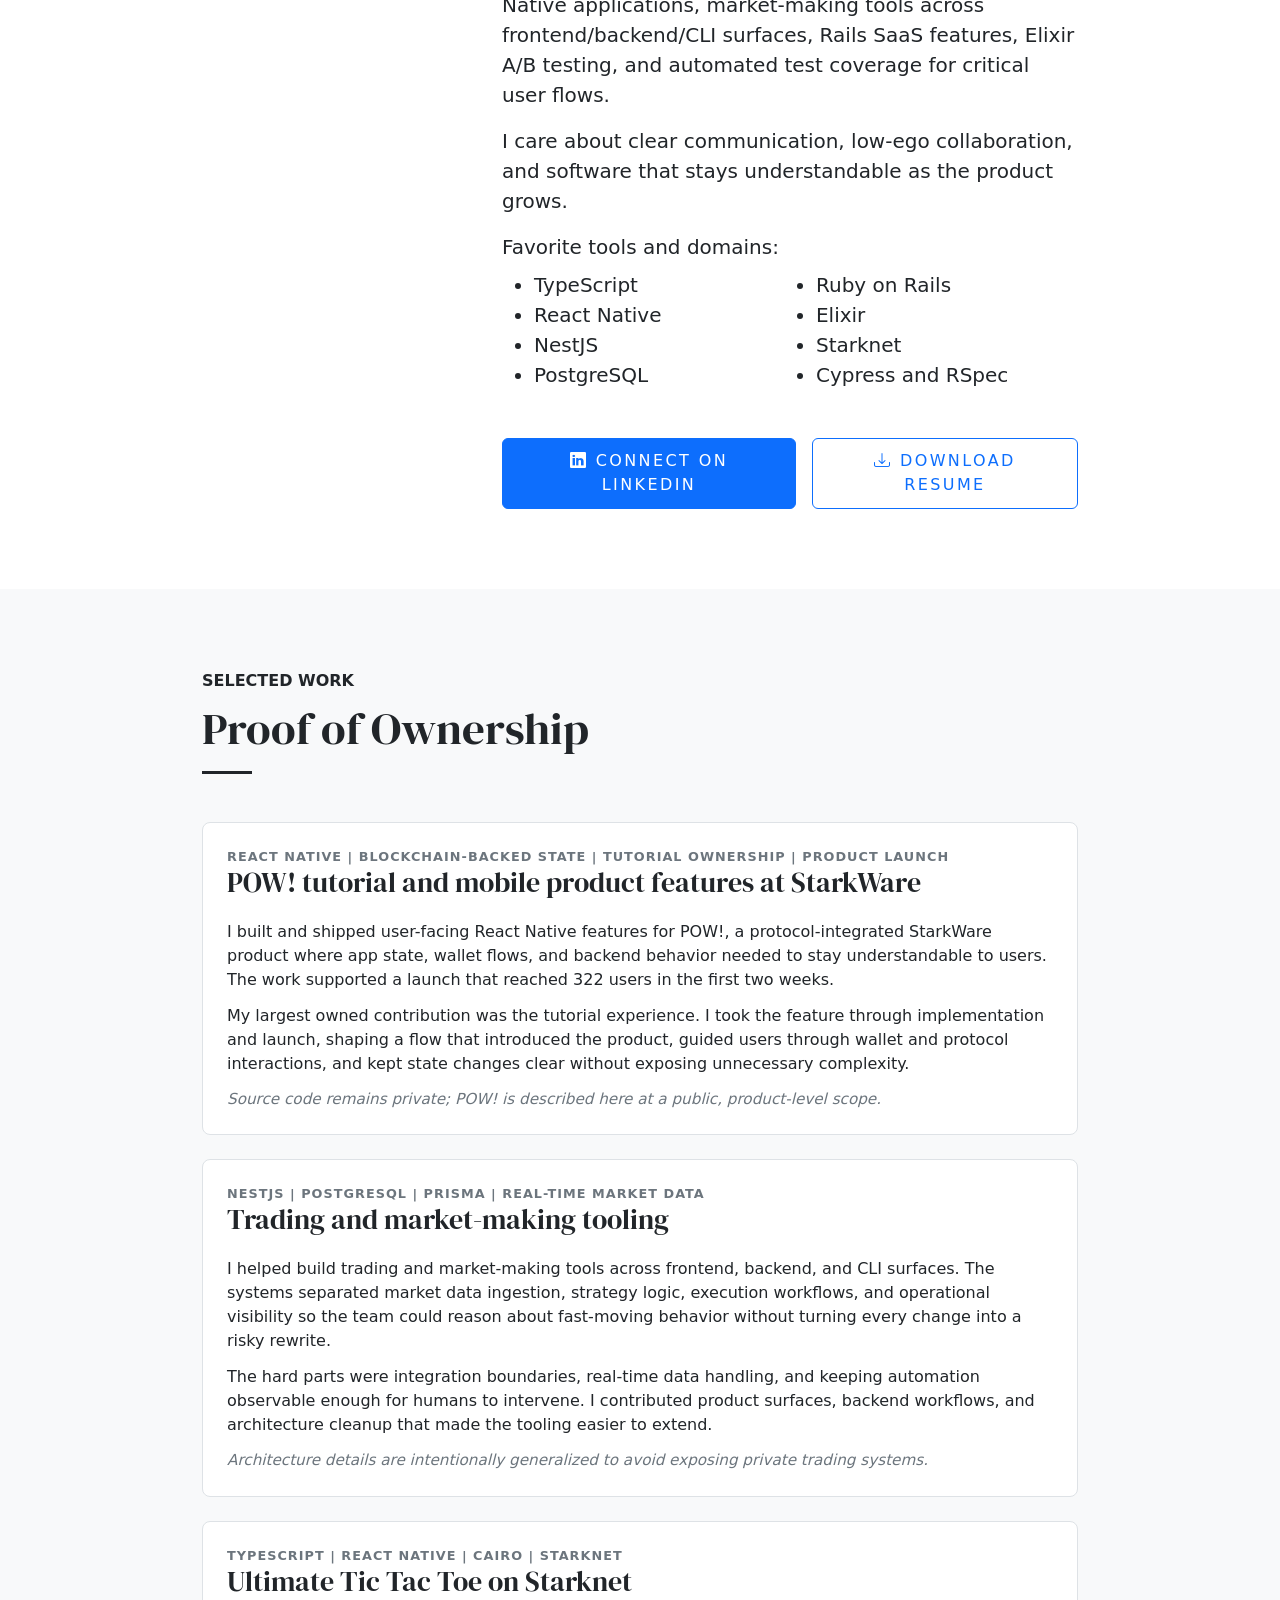
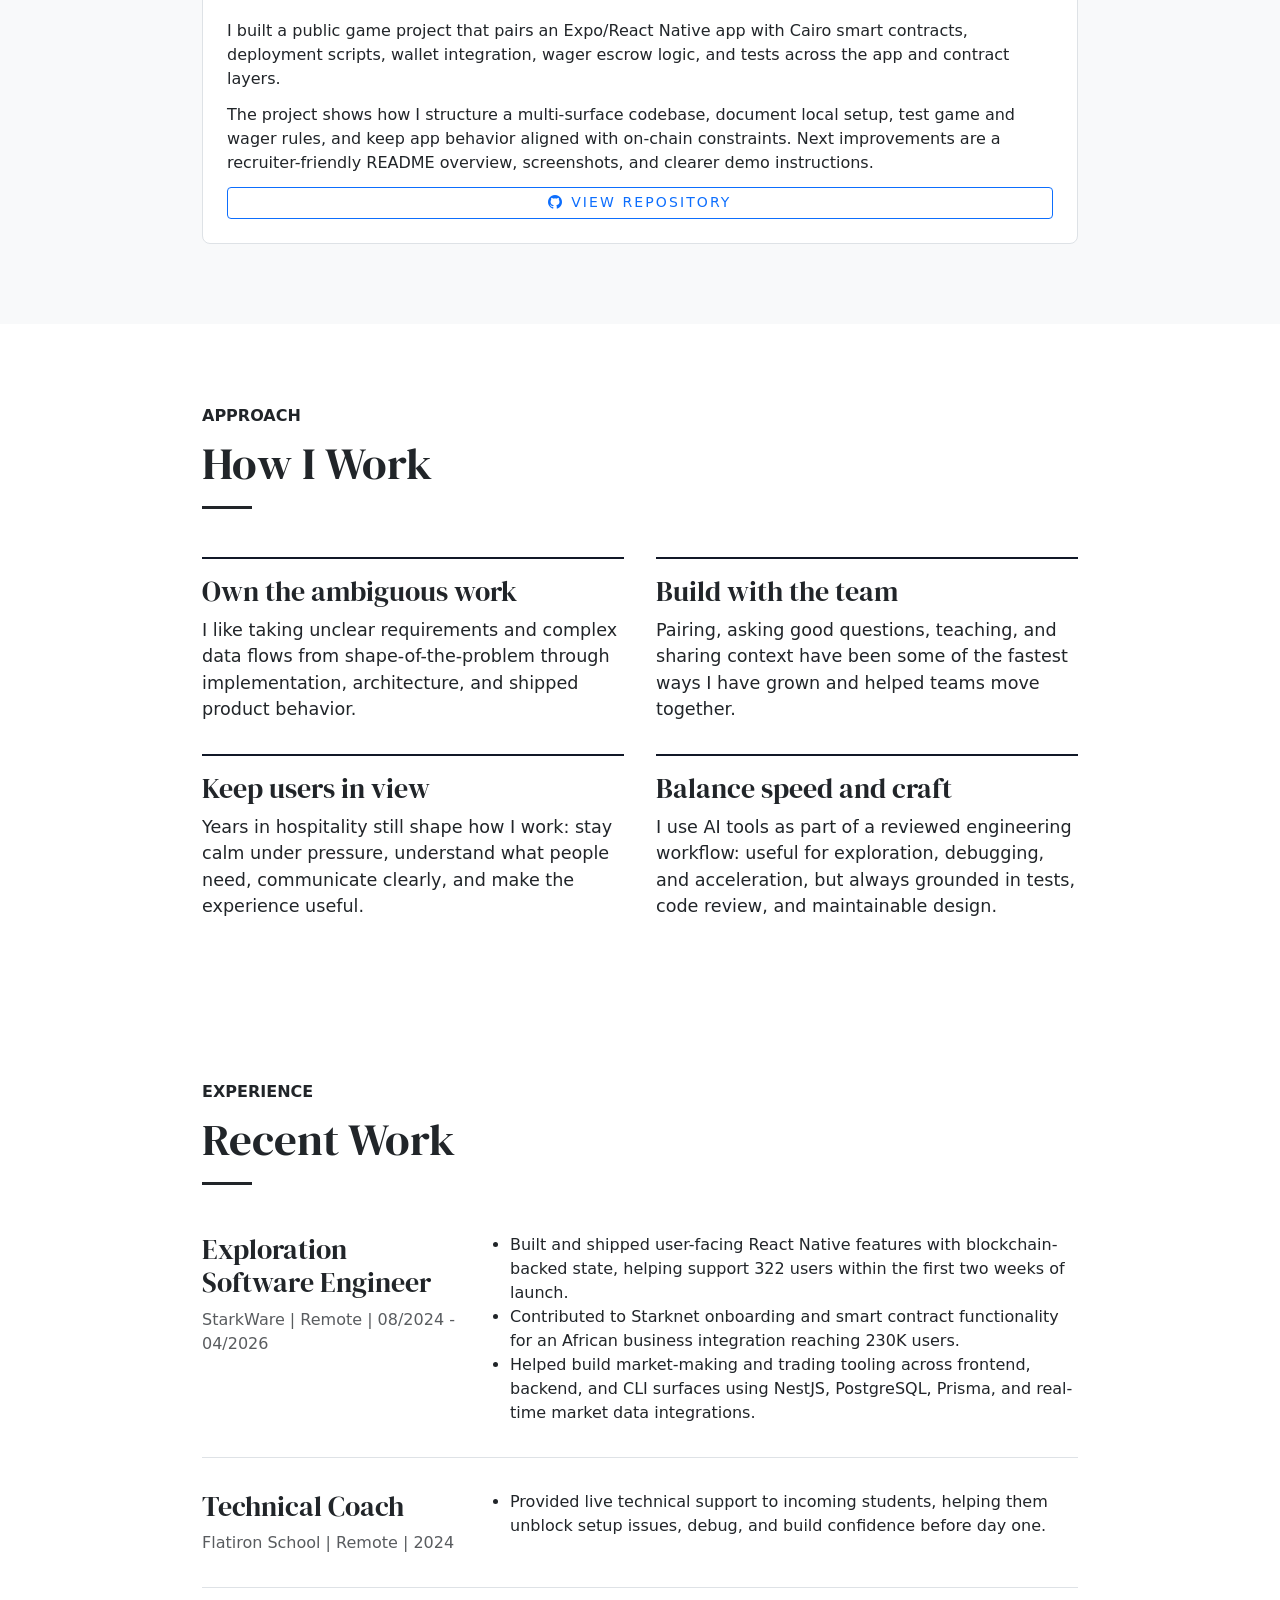
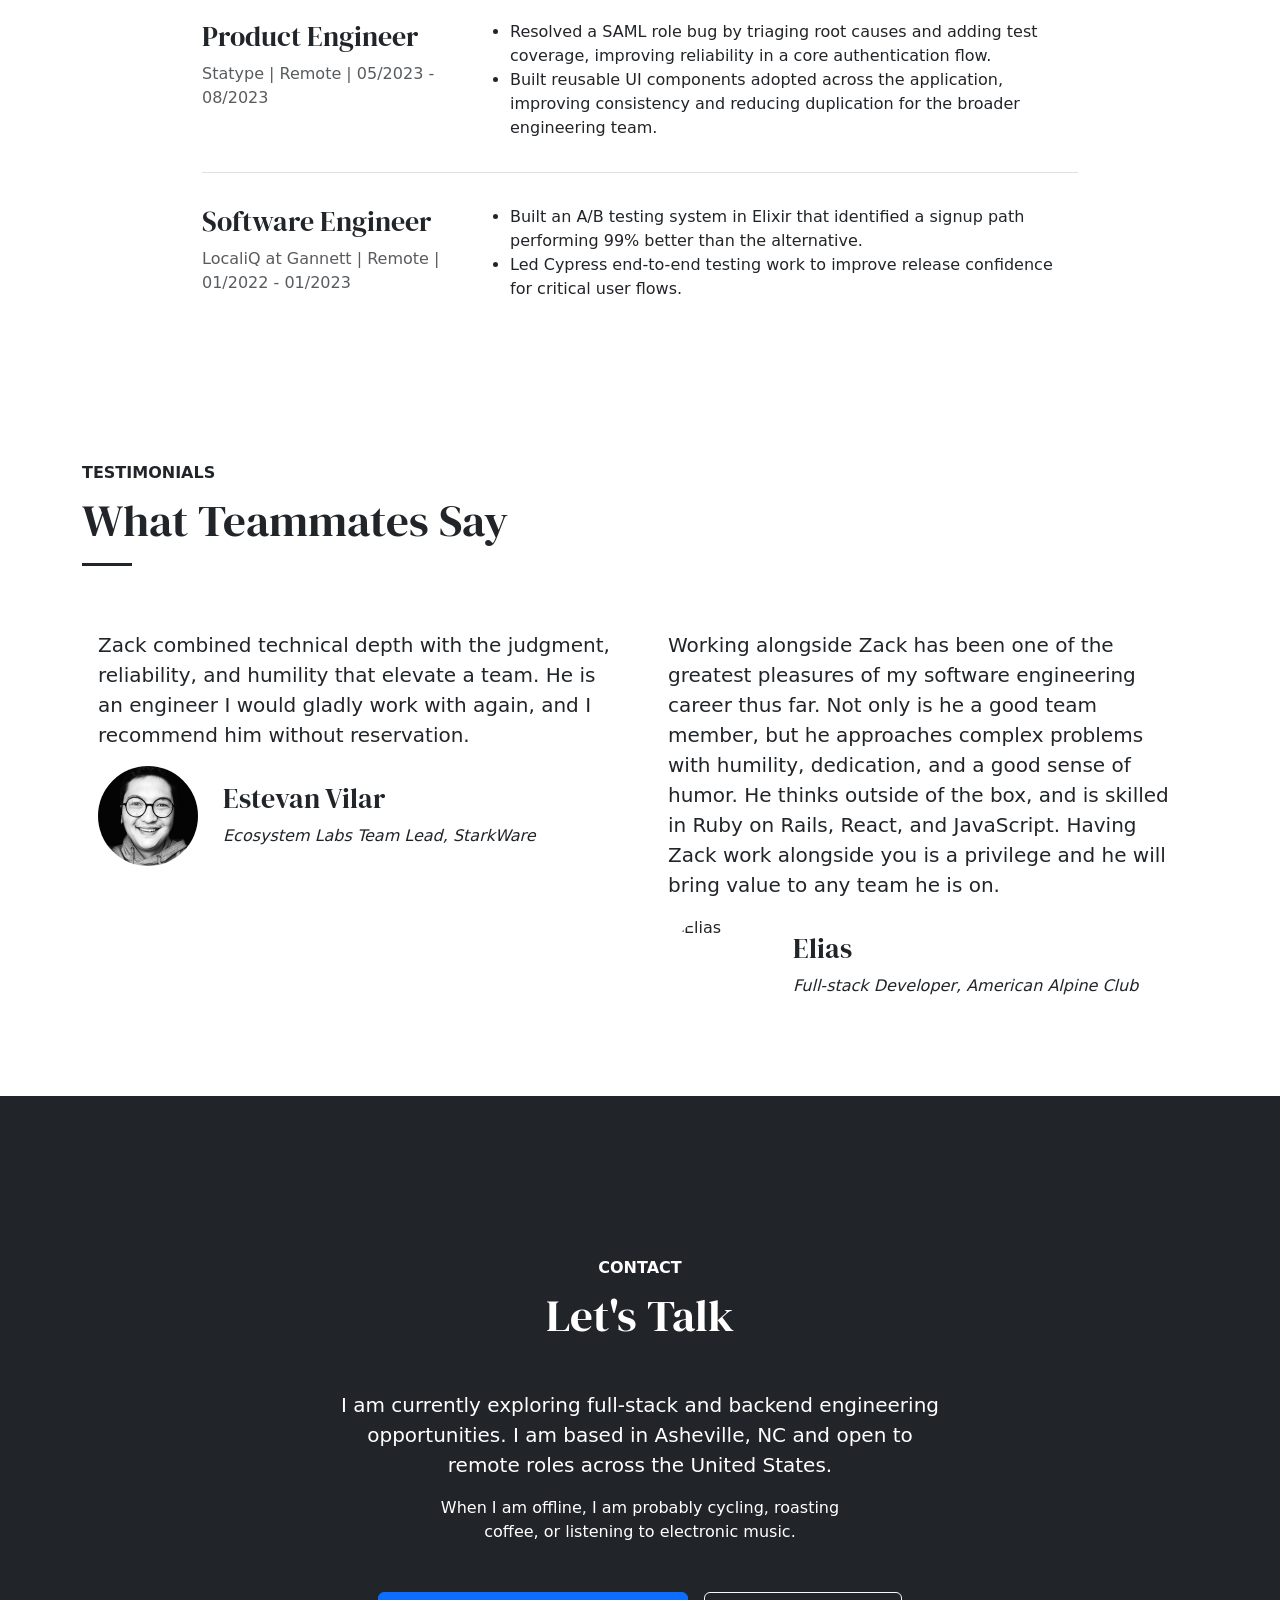
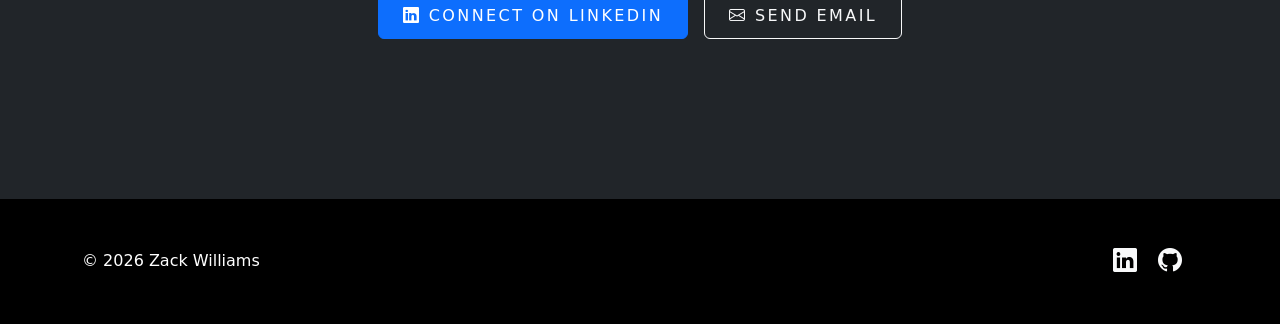
==== commit 08d7395a: "Update POW selected work and resume wording" ====
--- a/index.html
+++ b/index.html
@@ -198,12 +198,12 @@
         <div class="selected-work-grid">
           <article class="work-item">
             <div>
-              <p class="work-meta">React Native | Blockchain-backed state | Product launch</p>
-              <h3>Mobile product features at StarkWare</h3>
-            </div>
-            <p>I built and shipped user-facing React Native features in a protocol-integrated product where app state, wallet flows, and backend behavior needed to stay understandable to users. The work supported a launch that reached 322 users in the first two weeks.</p>
-            <p>The technical challenge was turning unfamiliar on-chain interactions into reliable product behavior without exposing unnecessary protocol complexity. My contribution focused on frontend implementation, state management, integration details, and careful handoff with teammates.</p>
-            <p class="work-note">Code and internal product artifacts are private; this is a sanitized summary suitable for public review.</p>
+              <p class="work-meta">React Native | Blockchain-backed state | Tutorial ownership | Product launch</p>
+              <h3>POW! tutorial and mobile product features at StarkWare</h3>
+            </div>
+            <p>I built and shipped user-facing React Native features for POW!, a protocol-integrated StarkWare product where app state, wallet flows, and backend behavior needed to stay understandable to users. The work supported a launch that reached 322 users in the first two weeks.</p>
+            <p>My largest owned contribution was the tutorial experience. I took the feature through implementation and launch, shaping a flow that introduced the product, guided users through wallet and protocol interactions, and kept state changes clear without exposing unnecessary complexity.</p>
+            <p class="work-note">Source code remains private; POW! is described here at a public, product-level scope.</p>
           </article>
 
           <article class="work-item">
